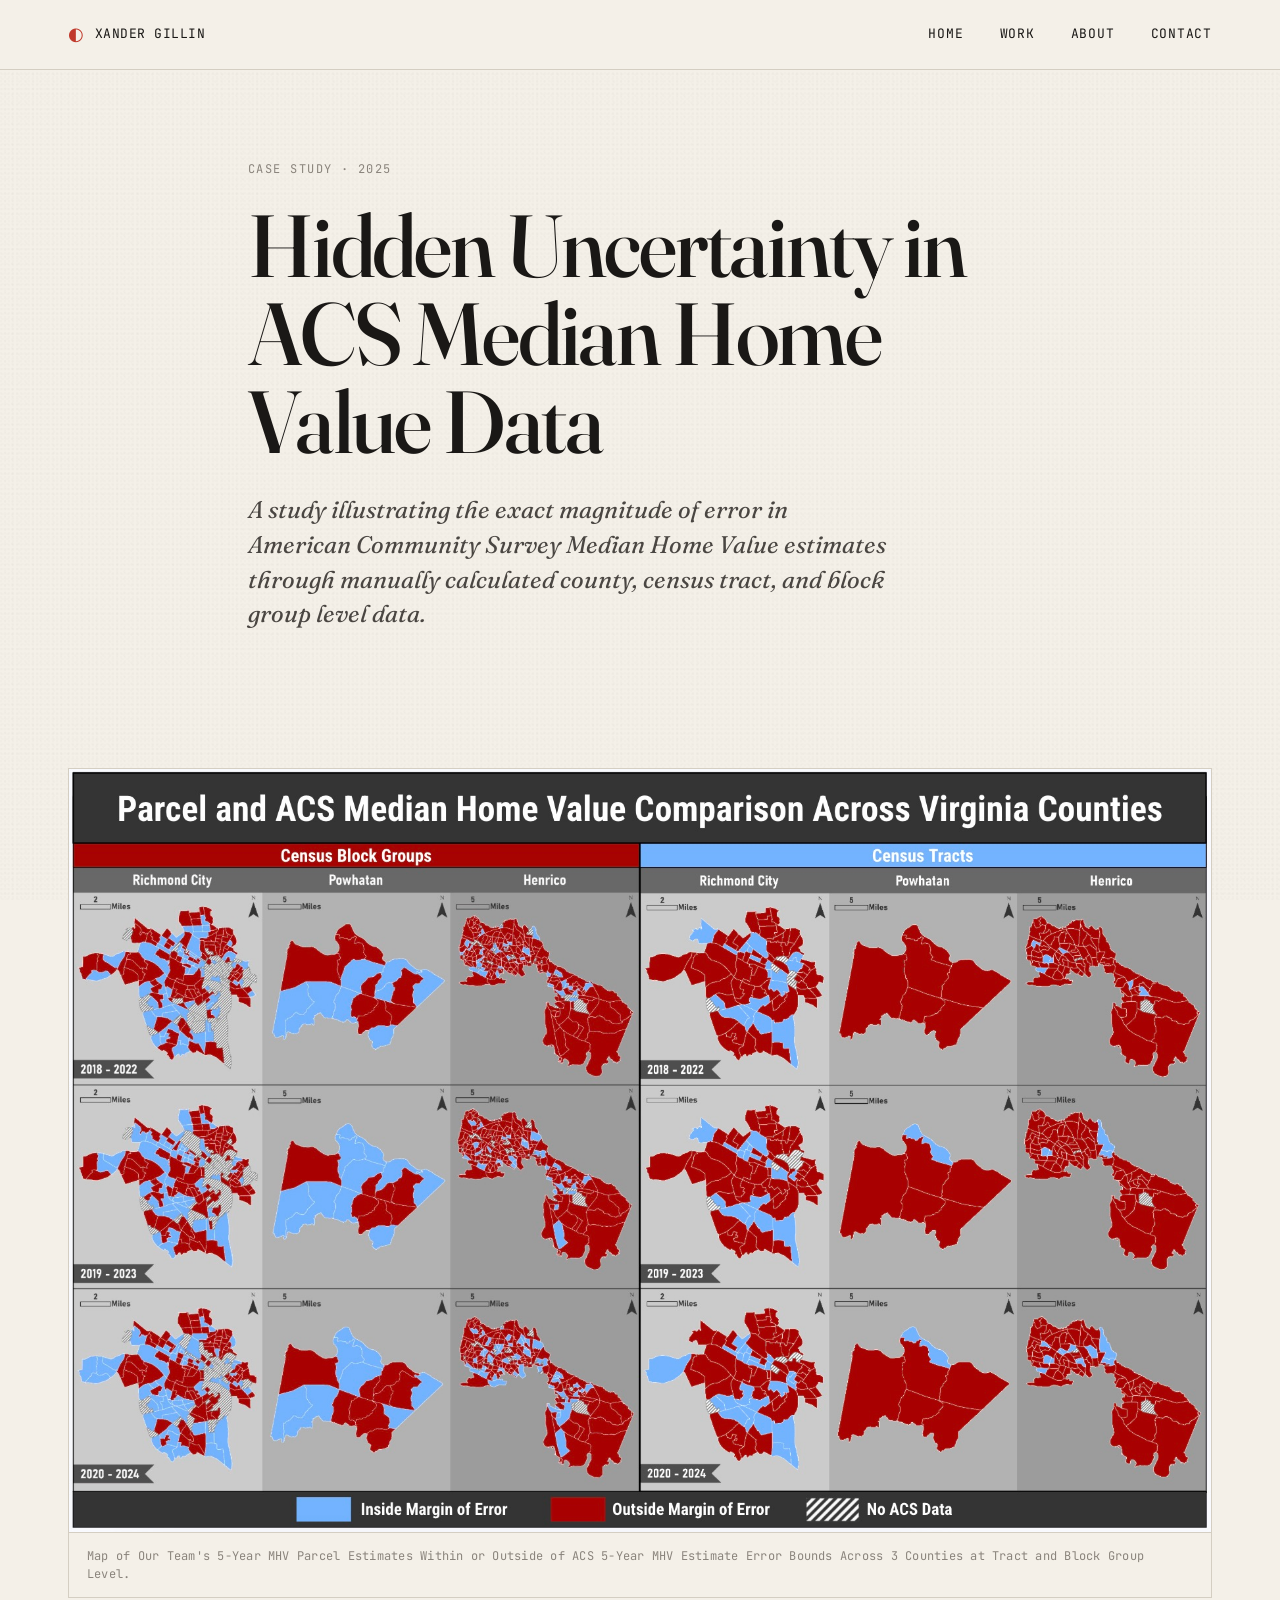
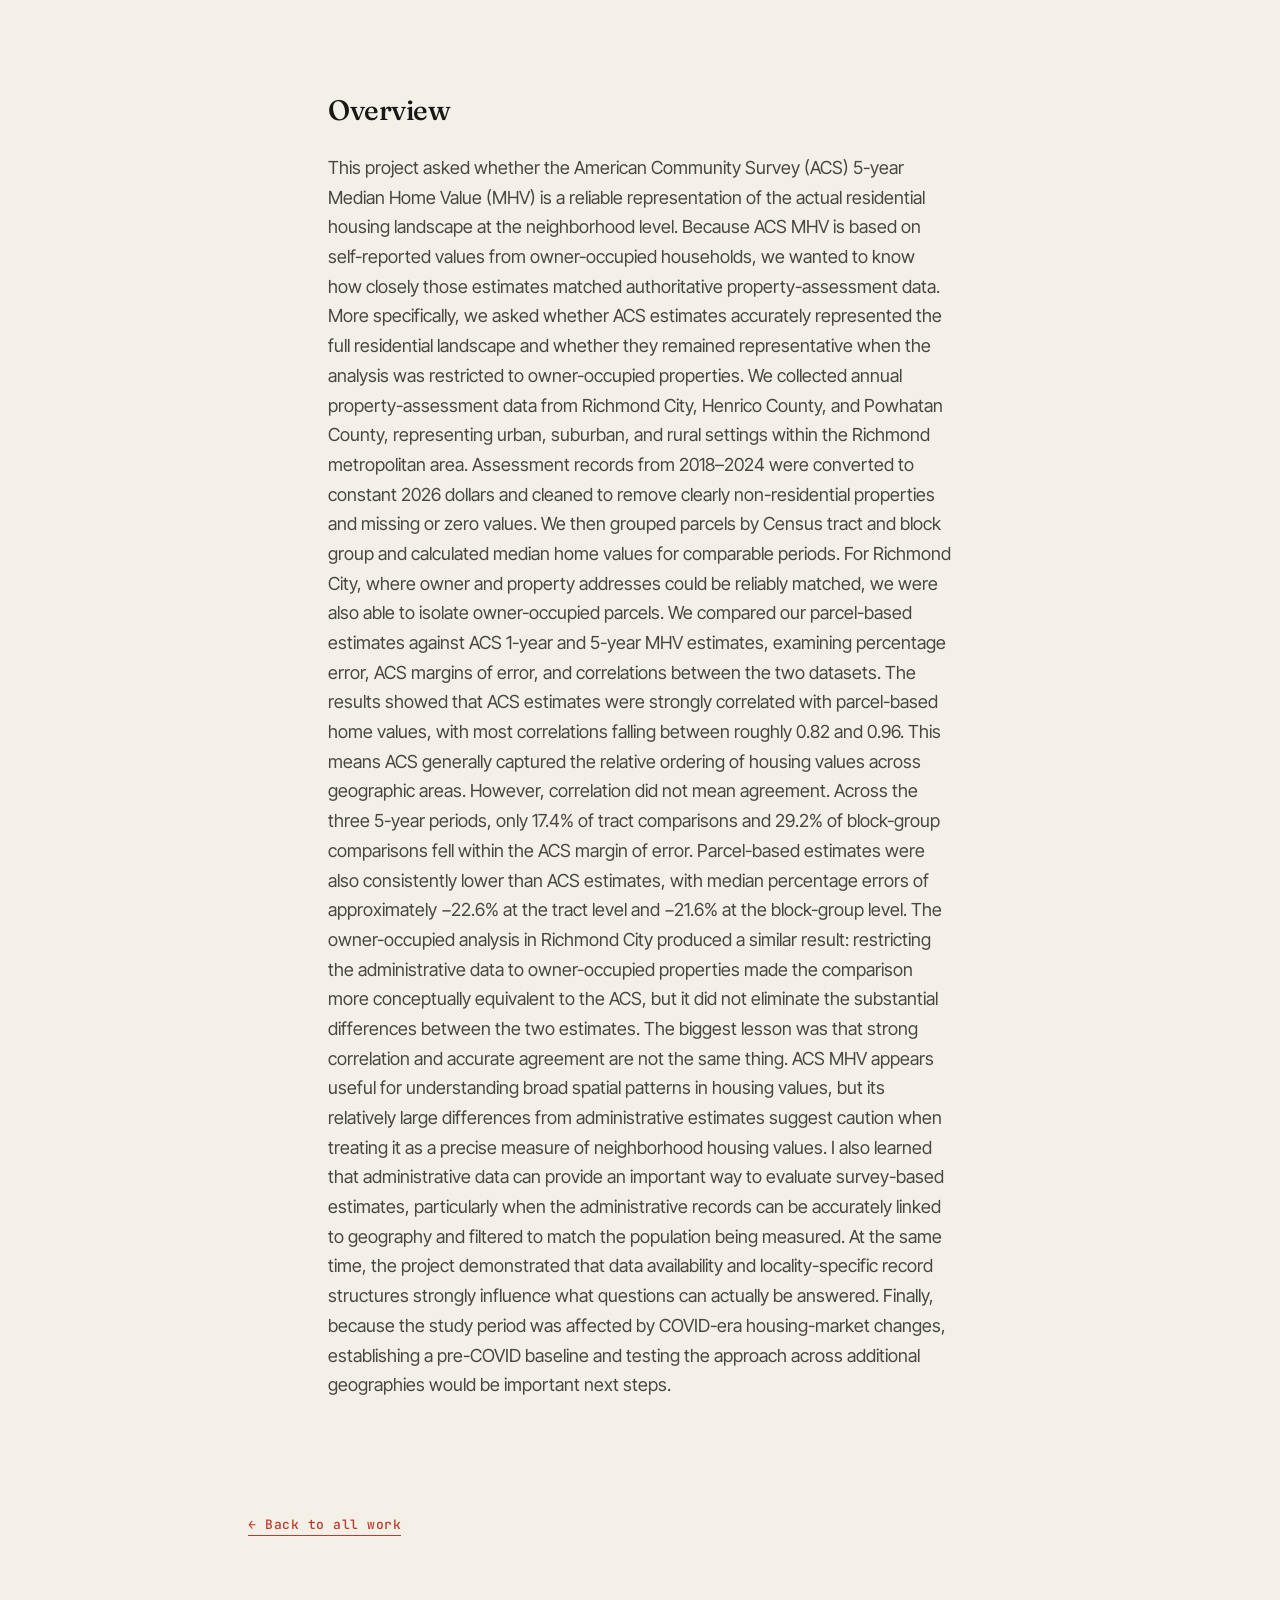
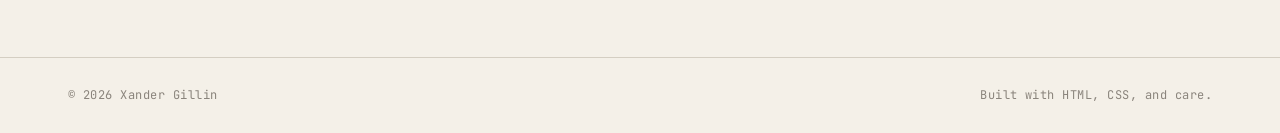
==== project-acs-uncertainty.html @ 8f29f5bd "Update project-acs-uncertainty.html" ====
<!DOCTYPE html>
<html lang="en">
<head>
<meta charset="UTF-8">
<meta name="viewport" content="width=device-width, initial-scale=1.0">
<title data-page="ACS Uncertainty">Loading...</title>
<link rel="preconnect" href="https://fonts.googleapis.com">
<link rel="preconnect" href="https://fonts.gstatic.com" crossorigin>
<link href="https://fonts.googleapis.com/css2?family=Fraunces:opsz,wght@9..144,400;9..144,500;9..144,600;9..144,700&family=JetBrains+Mono:wght@400;500&family=Inter+Tight:wght@400;500;600&display=swap" rel="stylesheet">
<link rel="stylesheet" href="styles.css">
</head>
<body>

<header id="site-header" class="site-header"></header>

<main>
  <section class="project-head">
    <p class="page-eyebrow">Case study · 2025</p>
    <h1 class="page-title">Hidden Uncertainty in ACS Median Home Value Data</h1>
    <p class="project-subtitle">
      A study illustrating the exact magnitude of 
      error in American Community Survey Median Home Value 
      estimates through manually calculated county, census tract,
      and block group level data.
    </p>
  </section>

  <section class="project-hero">
    <figure>
      <img src="images/projects/full3x6.jpg" alt="Parcel and ACS Median Home Value Comparison Across VA Counties" />
      <figcaption>Map of Our Team's 5-Year MHV Parcel Estimates Within or Outside of ACS 5-Year MHV Estimate Error Bounds Across 3 Counties at Tract and Block Group Level.</figcaption>
    </figure>
  </section>

  <section class="project-prose">
    <h2 class="prose-h2">Overview</h2>
    <p>
      This project asked whether the American Community Survey (ACS) 5-year Median Home Value (MHV) 
      is a reliable representation of the actual residential housing landscape at the neighborhood 
      level. Because ACS MHV is based on self-reported values from owner-occupied households, we wanted 
      to know how closely those estimates matched authoritative property-assessment data. More 
      specifically, we asked whether ACS estimates accurately represented the full residential landscape 
      and whether they remained representative when the analysis was restricted to owner-occupied properties.

      
      We collected annual property-assessment data from Richmond City, Henrico County, and Powhatan County, 
      representing urban, suburban, and rural settings within the Richmond metropolitan area. Assessment 
      records from 2018–2024 were converted to constant 2026 dollars and cleaned to remove clearly 
      non-residential properties and missing or zero values. We then grouped parcels by Census tract and 
      block group and calculated median home values for comparable periods.

      
      For Richmond City, where owner and property addresses could be reliably matched, we were also able 
      to isolate owner-occupied parcels. We compared our parcel-based estimates against ACS 1-year and 5-year 
      MHV estimates, examining percentage error, ACS margins of error, and correlations between the two datasets.

      
      The results showed that ACS estimates were strongly correlated with parcel-based home values, with most 
      correlations falling between roughly 0.82 and 0.96. This means ACS generally captured the relative ordering 
      of housing values across geographic areas.

      
      However, correlation did not mean agreement. Across the three 5-year periods, only 17.4% of tract comparisons
      and 29.2% of block-group comparisons fell within the ACS margin of error. Parcel-based estimates were also 
      consistently lower than ACS estimates, with median percentage errors of approximately −22.6% at the tract 
      level and −21.6% at the block-group level.

      
      The owner-occupied analysis in Richmond City produced a similar result: restricting the administrative data 
      to owner-occupied properties made the comparison more conceptually equivalent to the ACS, but it did not eliminate 
      the substantial differences between the two estimates.

      
      The biggest lesson was that strong correlation and accurate agreement are not the same thing. ACS MHV appears 
      useful for understanding broad spatial patterns in housing values, but its relatively large differences from 
      administrative estimates suggest caution when treating it as a precise measure of neighborhood housing values.

      
      I also learned that administrative data can provide an important way to evaluate survey-based estimates, particularly 
      when the administrative records can be accurately linked to geography and filtered to match the population being 
      measured. At the same time, the project demonstrated that data availability and locality-specific record structures
      strongly influence what questions can actually be answered. Finally, because the study period was affected by COVID-era 
      housing-market changes, establishing a pre-COVID baseline and testing the approach across additional geographies would be
      important next steps.
    </p>
  </section>

  <section class="project-back">
    <a href="projects.html" class="link-primary">← Back to all work</a>
  </section>
</main>

<footer id="site-footer" class="site-footer"></footer>
<script src="config.js"></script>
<script src="components.js"></script>
</body>
</html>
---- styles.css ----
/* ============================================================
   GIS PORTFOLIO TEMPLATE — STYLESHEET
   ============================================================

   OPTIONAL: THEME PICKER
   ----------------------
   Five color themes are defined below. The "graphite" theme is
   active by default. To switch, comment out the active :root
   block (wrap it in slash-star and star-slash) and uncomment
   the one you want.

   Themes:
     1. graphite   — refined editorial black/cream (default)
     2. atlas      — classic atlas blue on warm paper
     3. terrain    — forest green and bone
     4. nocturne   — dark mode with amber accent
     5. risograph  — punchy red on off-white
   ============================================================ */


/* ---------- THEME 1: GRAPHITE (default) ---------- */
:root {
  --bg:           #f4f0e8;
  --bg-alt:       #ebe6dc;
  --ink:          #1a1816;
  --ink-soft:     #4a4642;
  --ink-faint:    #8a847c;
  --rule:         #d4cec2;
  --accent:       #c0392b;
  --accent-soft:  #f0d8d4;
  --paper-grain:  rgba(0, 0, 0, 0.018);
}

/* ---------- THEME 2: ATLAS ----------
:root {
  --bg:           #f1ece0;
  --bg-alt:       #e6dfd0;
  --ink:          #16243a;
  --ink-soft:     #3d4a62;
  --ink-faint:    #7c8499;
  --rule:         #c8c0ad;
  --accent:       #b8651f;
  --accent-soft:  #f0d9bc;
  --paper-grain:  rgba(0, 0, 0, 0.02);
}
*/

/* ---------- THEME 3: TERRAIN ----------
:root {
  --bg:           #f3efe6;
  --bg-alt:       #e8e2d3;
  --ink:          #1f2a1e;
  --ink-soft:     #455342;
  --ink-faint:    #8a8f7c;
  --rule:         #c9c8b1;
  --accent:       #4a6b3a;
  --accent-soft:  #dbe5c8;
  --paper-grain:  rgba(0, 0, 0, 0.02);
}
*/

/* ---------- THEME 4: NOCTURNE ----------
:root {
  --bg:           #15181c;
  --bg-alt:       #1c2026;
  --ink:          #f0ebe0;
  --ink-soft:     #c4bdb0;
  --ink-faint:    #807a70;
  --rule:         #2a2e35;
  --accent:       #d4a14a;
  --accent-soft:  #3a2f1c;
  --paper-grain:  rgba(255, 255, 255, 0.015);
}
*/

/* ---------- THEME 5: RISOGRAPH ----------
:root {
  --bg:           #f5f1ea;
  --bg-alt:       #ece6db;
  --ink:          #181818;
  --ink-soft:     #3a3a3a;
  --ink-faint:    #8a8a8a;
  --rule:         #d6cfc0;
  --accent:       #e23e1f;
  --accent-soft:  #fbd7cf;
  --paper-grain:  rgba(0, 0, 0, 0.022);
}
*/


/* ============================================================
   ADVANCED: everything below this line controls layout and
   typography. You generally do not need to edit it. If you
   want to make structural changes, read docs/EXTENSIONS.md
   for safer ways to customize.
   ============================================================ */

* { box-sizing: border-box; margin: 0; padding: 0; }

html { scroll-behavior: smooth; }

body {
  background: var(--bg);
  color: var(--ink);
  font-family: 'Inter Tight', system-ui, sans-serif;
  font-size: 17px;
  line-height: 1.6;
  -webkit-font-smoothing: antialiased;
  -moz-osx-font-smoothing: grayscale;
  position: relative;
  min-height: 100vh;
}

body::before {
  content: '';
  position: fixed;
  inset: 0;
  pointer-events: none;
  z-index: 1;
  background-image:
    radial-gradient(circle at 25% 35%, var(--paper-grain) 1px, transparent 1.5px),
    radial-gradient(circle at 75% 65%, var(--paper-grain) 1px, transparent 1.5px),
    radial-gradient(circle at 50% 80%, var(--paper-grain) 1px, transparent 1.5px);
  background-size: 4px 4px, 7px 7px, 5px 5px;
  opacity: 0.6;
}

main, header, footer { position: relative; z-index: 2; }

a {
  color: var(--ink);
  text-decoration: none;
  transition: color 0.2s ease;
}
a:hover { color: var(--accent); }

img { max-width: 100%; display: block; }


/* ============================================================
   HEADER (shared across all pages)
   ============================================================ */
.site-header {
  border-bottom: 1px solid var(--rule);
  background: var(--bg);
  position: sticky;
  top: 0;
  z-index: 50;
  backdrop-filter: blur(4px);
}

.header-inner {
  max-width: 1240px;
  margin: 0 auto;
  padding: 20px 48px;
  display: flex;
  justify-content: space-between;
  align-items: center;
}

.header-mark {
  display: flex;
  align-items: center;
  gap: 10px;
  font-family: 'JetBrains Mono', monospace;
  font-size: 13px;
  letter-spacing: 0.04em;
  text-transform: uppercase;
}

.mark-glyph { font-size: 18px; color: var(--accent); }

.header-nav {
  display: flex;
  gap: 36px;
  font-family: 'JetBrains Mono', monospace;
  font-size: 13px;
  letter-spacing: 0.06em;
  text-transform: uppercase;
}

.header-nav a {
  position: relative;
  padding: 2px 0;
}

.header-nav a.is-active {
  color: var(--accent);
}

.header-nav a.is-active::after {
  content: '';
  position: absolute;
  bottom: -2px;
  left: 0;
  right: 0;
  height: 1px;
  background: var(--accent);
}


/* ============================================================
   GENERIC PAGE HEAD (used on Projects, About, Contact)
   ============================================================ */
.page-head {
  max-width: 1240px;
  margin: 0 auto;
  padding: 90px 48px 50px;
  border-bottom: 1px solid var(--rule);
}

.page-eyebrow {
  font-family: 'JetBrains Mono', monospace;
  font-size: 12px;
  letter-spacing: 0.12em;
  text-transform: uppercase;
  color: var(--ink-faint);
  margin-bottom: 22px;
}

.page-title {
  font-family: 'Fraunces', Georgia, serif;
  font-weight: 500;
  font-size: clamp(44px, 7vw, 88px);
  line-height: 1.0;
  letter-spacing: -0.025em;
  color: var(--ink);
  font-variation-settings: "opsz" 100;
  margin-bottom: 28px;
}

.page-lead {
  font-family: 'Fraunces', Georgia, serif;
  font-weight: 400;
  font-style: italic;
  font-size: 24px;
  line-height: 1.45;
  color: var(--ink-soft);
  max-width: 640px;
}


/* ============================================================
   HERO (homepage)
   ============================================================ */
.hero {
  max-width: 1240px;
  margin: 0 auto;
  padding: 100px 48px 70px;
}

.hero-grid {
  display: grid;
  grid-template-columns: 1.6fr 1fr;
  gap: 60px;
  align-items: end;
}

.hero-eyebrow {
  font-family: 'JetBrains Mono', monospace;
  font-size: 12px;
  letter-spacing: 0.12em;
  text-transform: uppercase;
  color: var(--ink-faint);
  margin-bottom: 28px;
}

.hero-name {
  font-family: 'Fraunces', Georgia, serif;
  font-weight: 500;
  font-size: clamp(56px, 9vw, 124px);
  line-height: 0.92;
  letter-spacing: -0.03em;
  color: var(--ink);
  font-variation-settings: "opsz" 120;
  margin-bottom: 28px;
}

.hero-tagline {
  font-family: 'Fraunces', Georgia, serif;
  font-weight: 400;
  font-style: italic;
  font-size: 24px;
  line-height: 1.4;
  color: var(--ink-soft);
  max-width: 540px;
  margin-bottom: 22px;
}

.hero-location {
  font-family: 'JetBrains Mono', monospace;
  font-size: 13px;
  letter-spacing: 0.05em;
  color: var(--ink-faint);
  display: flex;
  align-items: center;
  gap: 8px;
}

.loc-dot { color: var(--accent); font-size: 10px; }

.hero-photo {
  aspect-ratio: 4 / 5;
  overflow: hidden;
  border: 1px solid var(--rule);
  background: var(--bg-alt);
  position: relative;
}

.hero-photo img {
  width: 100%;
  height: 100%;
  object-fit: cover;
  filter: grayscale(0.15) contrast(1.02);
}

.hero-rule {
  margin-top: 70px;
  height: 1px;
  background: var(--rule);
  position: relative;
}

.hero-rule::before,
.hero-rule::after {
  content: '';
  position: absolute;
  top: -3px;
  width: 7px;
  height: 7px;
  border-radius: 50%;
  background: var(--accent);
}
.hero-rule::before { left: 0; }
.hero-rule::after  { right: 0; }


/* ============================================================
   SECTION SHARED
   ============================================================ */
section {
  max-width: 1240px;
  margin: 0 auto;
  padding: 80px 48px;
}

.section-head {
  display: flex;
  align-items: baseline;
  gap: 20px;
  margin-bottom: 44px;
  padding-bottom: 20px;
  border-bottom: 1px solid var(--rule);
}

.section-num {
  font-family: 'JetBrains Mono', monospace;
  font-size: 13px;
  letter-spacing: 0.08em;
  color: var(--accent);
}

.section-title {
  font-family: 'Fraunces', Georgia, serif;
  font-weight: 500;
  font-size: 32px;
  letter-spacing: -0.015em;
  color: var(--ink);
  flex: 1;
}

.section-aside {
  font-family: 'JetBrains Mono', monospace;
  font-size: 12px;
  letter-spacing: 0.06em;
  text-transform: uppercase;
  color: var(--accent);
  border-bottom: 1px solid var(--accent);
  padding-bottom: 2px;
}


/* ============================================================
   INTRO + CONTACT TEASE (homepage)
   ============================================================ */
.intro-text {
  font-family: 'Fraunces', Georgia, serif;
  font-weight: 400;
  font-size: 26px;
  line-height: 1.5;
  color: var(--ink-soft);
  max-width: 760px;
  margin-bottom: 30px;
}

.intro-cta {
  font-family: 'JetBrains Mono', monospace;
  font-size: 13px;
}

.contact-lead {
  font-family: 'Fraunces', Georgia, serif;
  font-weight: 400;
  font-style: italic;
  font-size: 26px;
  line-height: 1.4;
  color: var(--ink-soft);
  max-width: 720px;
  margin-bottom: 24px;
}


/* ============================================================
   PROJECTS GRID — now cards link to detail pages
   ============================================================ */
.project-list {
  display: flex;
  flex-direction: column;
  gap: 80px;
}

.project-card {
  display: grid;
  grid-template-columns: 1fr 1fr;
  gap: 50px;
  align-items: start;
  text-decoration: none;
  color: var(--ink);
  padding: 8px;
  margin: -8px;
  border-radius: 2px;
  transition: background 0.3s ease;
}

.project-card:hover {
  background: var(--bg-alt);
  color: var(--ink);
}

.project-card:nth-child(even) .project-image { order: 2; }

.project-image {
  aspect-ratio: 4 / 3;
  overflow: hidden;
  border: 1px solid var(--rule);
  background: var(--bg-alt);
  position: relative;
}

.project-image::after {
  content: '';
  position: absolute;
  inset: 0;
  background: linear-gradient(135deg, transparent 0%, transparent 60%, rgba(0, 0, 0, 0.04) 100%);
  pointer-events: none;
}

.project-image img {
  width: 100%;
  height: 100%;
  object-fit: cover;
  transition: transform 0.6s cubic-bezier(0.2, 0.8, 0.2, 1);
}

.project-card:hover .project-image img { transform: scale(1.03); }

.project-body { padding-top: 8px; }

.project-meta {
  display: flex;
  gap: 16px;
  font-family: 'JetBrains Mono', monospace;
  font-size: 12px;
  letter-spacing: 0.06em;
  color: var(--ink-faint);
  text-transform: uppercase;
  margin-bottom: 18px;
}

.project-year::after {
  content: '·';
  margin-left: 16px;
  color: var(--rule);
}

.project-type { color: var(--accent); }

.project-title {
  font-family: 'Fraunces', Georgia, serif;
  font-weight: 500;
  font-size: 32px;
  line-height: 1.15;
  letter-spacing: -0.015em;
  margin-bottom: 18px;
  color: var(--ink);
}

.project-card:hover .project-title { color: var(--accent); }

.project-blurb {
  font-size: 16px;
  line-height: 1.6;
  color: var(--ink-soft);
  margin-bottom: 22px;
  max-width: 460px;
}

.project-tags {
  list-style: none;
  display: flex;
  flex-wrap: wrap;
  gap: 6px;
  margin-bottom: 22px;
}

.project-tags li {
  font-family: 'JetBrains Mono', monospace;
  font-size: 11px;
  padding: 4px 9px;
  border: 1px solid var(--rule);
  color: var(--ink-soft);
  letter-spacing: 0.03em;
}

.project-cta {
  display: inline-block;
  font-family: 'JetBrains Mono', monospace;
  font-size: 13px;
  font-weight: 500;
  color: var(--accent);
  letter-spacing: 0.04em;
  border-bottom: 1px solid var(--accent);
  padding-bottom: 2px;
}


/* ============================================================
   ABOUT PAGE
   ============================================================ */
.about-page-grid {
  display: grid;
  grid-template-columns: 1fr 1.7fr;
  gap: 70px;
  align-items: start;
}

.about-photo {
  aspect-ratio: 4 / 5;
  overflow: hidden;
  border: 1px solid var(--rule);
  background: var(--bg-alt);
  position: sticky;
  top: 100px;
}

.about-photo img {
  width: 100%;
  height: 100%;
  object-fit: cover;
  filter: grayscale(0.15) contrast(1.02);
}

.about-prose p {
  font-family: 'Fraunces', Georgia, serif;
  font-weight: 400;
  font-size: 21px;
  line-height: 1.55;
  color: var(--ink-soft);
  margin-bottom: 1.2em;
}

.about-prose p:first-child::first-letter {
  font-family: 'Fraunces', serif;
  font-size: 5em;
  line-height: 0.85;
  float: left;
  padding: 6px 12px 0 0;
  color: var(--accent);
  font-weight: 600;
}


/* CV-style lists (Experience, Education) */
.cv-list {
  list-style: none;
}

.cv-row {
  display: grid;
  grid-template-columns: 200px 1fr;
  gap: 30px;
  padding: 22px 0;
  border-bottom: 1px solid var(--rule);
}

.cv-row:last-child { border-bottom: none; }

.cv-row-time {
  font-family: 'JetBrains Mono', monospace;
  font-size: 12px;
  letter-spacing: 0.06em;
  color: var(--ink-faint);
  padding-top: 4px;
  text-transform: uppercase;
}

.cv-row-title {
  font-family: 'Fraunces', Georgia, serif;
  font-weight: 500;
  font-size: 22px;
  line-height: 1.2;
  color: var(--ink);
  margin-bottom: 6px;
}

.cv-row-org {
  font-size: 15px;
  color: var(--ink-soft);
  margin-bottom: 8px;
}

.cv-row-note {
  font-size: 15px;
  color: var(--ink-faint);
  line-height: 1.5;
}


/* Skills grouped */
.skill-groups {
  display: grid;
  grid-template-columns: repeat(2, 1fr);
  gap: 40px;
}

.skill-group-label {
  font-family: 'JetBrains Mono', monospace;
  font-size: 12px;
  letter-spacing: 0.1em;
  text-transform: uppercase;
  color: var(--ink-faint);
  margin-bottom: 14px;
  padding-bottom: 10px;
  border-bottom: 1px solid var(--rule);
}

.skill-group-list {
  list-style: none;
  display: flex;
  flex-wrap: wrap;
  gap: 8px;
}

.skill-group-list li {
  font-family: 'JetBrains Mono', monospace;
  font-size: 12px;
  padding: 5px 10px;
  background: var(--bg-alt);
  border: 1px solid var(--rule);
  color: var(--ink-soft);
  letter-spacing: 0.02em;
}


/* ============================================================
   CONTACT PAGE
   ============================================================ */
.contact-grid {
  display: grid;
  grid-template-columns: 1.4fr 1fr;
  gap: 80px;
  align-items: start;
}

.contact-links {
  list-style: none;
  display: flex;
  flex-direction: column;
  gap: 0;
}

.contact-links li a {
  font-family: 'JetBrains Mono', monospace;
  font-size: 14px;
  display: flex;
  justify-content: space-between;
  padding: 16px 0;
  border-bottom: 1px solid var(--rule);
  letter-spacing: 0.03em;
}

.contact-links li:first-child a { padding-top: 0; }

.contact-links li a:hover { border-bottom-color: var(--accent); }

.contact-links .link-label {
  color: var(--ink-faint);
  text-transform: uppercase;
  font-size: 11px;
  letter-spacing: 0.1em;
}

.contact-links .link-value { color: var(--ink); }


/* ============================================================
   PROJECT DETAIL PAGE
   ============================================================ */
.project-head {
  max-width: 880px;
  margin: 0 auto;
  padding: 90px 48px 50px;
}

.project-subtitle {
  font-family: 'Fraunces', Georgia, serif;
  font-weight: 400;
  font-style: italic;
  font-size: 24px;
  line-height: 1.45;
  color: var(--ink-soft);
  margin-bottom: 36px;
  max-width: 640px;
}

.project-meta-row {
  list-style: none;
  display: grid;
  grid-template-columns: repeat(4, 1fr);
  gap: 24px;
  padding: 24px 0 8px;
  border-top: 1px solid var(--rule);
  border-bottom: 1px solid var(--rule);
}

.project-meta-row li {
  display: flex;
  flex-direction: column;
  gap: 6px;
}

.meta-label {
  font-family: 'JetBrains Mono', monospace;
  font-size: 11px;
  letter-spacing: 0.1em;
  text-transform: uppercase;
  color: var(--ink-faint);
}

.meta-value {
  font-size: 14px;
  color: var(--ink);
}

.project-hero {
  max-width: 1240px;
  margin: 0 auto;
  padding: 50px 48px 30px;
}

.project-hero figure {
  margin: 0;
  border: 1px solid var(--rule);
  background: var(--bg-alt);
  overflow: hidden;
}

.project-hero img {
  width: 100%;
  height: auto;
  display: block;
}

.project-hero figcaption,
.prose-figure figcaption {
  font-family: 'JetBrains Mono', monospace;
  font-size: 12px;
  line-height: 1.5;
  letter-spacing: 0.02em;
  color: var(--ink-faint);
  padding: 14px 18px;
  border-top: 1px solid var(--rule);
  background: var(--bg);
}

.project-prose {
  max-width: 720px;
  margin: 0 auto;
  padding: 60px 48px;
}

.prose-h2 {
  font-family: 'Fraunces', Georgia, serif;
  font-weight: 500;
  font-size: 28px;
  letter-spacing: -0.015em;
  margin: 50px 0 20px;
  color: var(--ink);
}

.prose-h2:first-child { margin-top: 0; }

.project-prose p {
  font-size: 18px;
  line-height: 1.65;
  color: var(--ink-soft);
  margin-bottom: 1.1em;
}

.prose-figure {
  margin: 36px -60px;
  border: 1px solid var(--rule);
  background: var(--bg-alt);
}

.prose-figure img { width: 100%; }

.project-links-section {
  max-width: 880px;
  margin: 0 auto;
  padding: 40px 48px 20px;
}

.link-list { list-style: none; }

.link-list li {
  padding: 18px 0;
  border-bottom: 1px solid var(--rule);
  display: flex;
  align-items: baseline;
  gap: 24px;
  flex-wrap: wrap;
}

.link-note {
  color: var(--ink-faint);
  font-size: 14px;
  flex: 1;
  min-width: 200px;
}

.project-back {
  max-width: 880px;
  margin: 0 auto;
  padding: 30px 48px 80px;
}


/* ============================================================
   LINK STYLES
   ============================================================ */
.link-primary {
  font-family: 'JetBrains Mono', monospace;
  font-size: 13px;
  font-weight: 500;
  color: var(--accent);
  letter-spacing: 0.04em;
  border-bottom: 1px solid var(--accent);
  padding-bottom: 2px;
}

.link-primary:hover {
  color: var(--ink);
  border-bottom-color: var(--ink);
}


/* ============================================================
   FOOTER
   ============================================================ */
.site-footer {
  border-top: 1px solid var(--rule);
  margin-top: 40px;
}

.footer-inner {
  max-width: 1240px;
  margin: 0 auto;
  padding: 28px 48px;
  display: flex;
  justify-content: space-between;
  font-family: 'JetBrains Mono', monospace;
  font-size: 12px;
  letter-spacing: 0.04em;
  color: var(--ink-faint);
}


/* ============================================================
   RESPONSIVE
   ============================================================ */
@media (max-width: 860px) {
  .header-inner,
  .page-head,
  .project-head,
  .project-hero,
  .project-prose,
  .project-links-section,
  .project-back,
  section,
  .footer-inner {
    padding-left: 24px;
    padding-right: 24px;
  }

  .hero { padding: 60px 24px 50px; }
  section { padding-top: 60px; padding-bottom: 60px; }

  .hero-grid,
  .about-page-grid,
  .project-card,
  .contact-grid,
  .skill-groups {
    grid-template-columns: 1fr;
    gap: 40px;
  }

  .project-card:nth-child(even) .project-image { order: 0; }

  .hero-photo,
  .about-photo {
    max-width: 280px;
    aspect-ratio: 4 / 5;
  }

  .about-photo { position: static; }

  .cv-row {
    grid-template-columns: 1fr;
    gap: 8px;
  }

  .project-meta-row {
    grid-template-columns: repeat(2, 1fr);
  }

  .prose-figure { margin-left: 0; margin-right: 0; }

  .header-nav { gap: 18px; font-size: 12px; }

  .footer-inner { flex-direction: column; gap: 8px; }
}

@media (max-width: 480px) {
  .section-title { font-size: 26px; }
  .project-title { font-size: 24px; }
  .contact-lead, .intro-text { font-size: 21px; }
  .project-meta-row { grid-template-columns: 1fr 1fr; gap: 16px; }
}
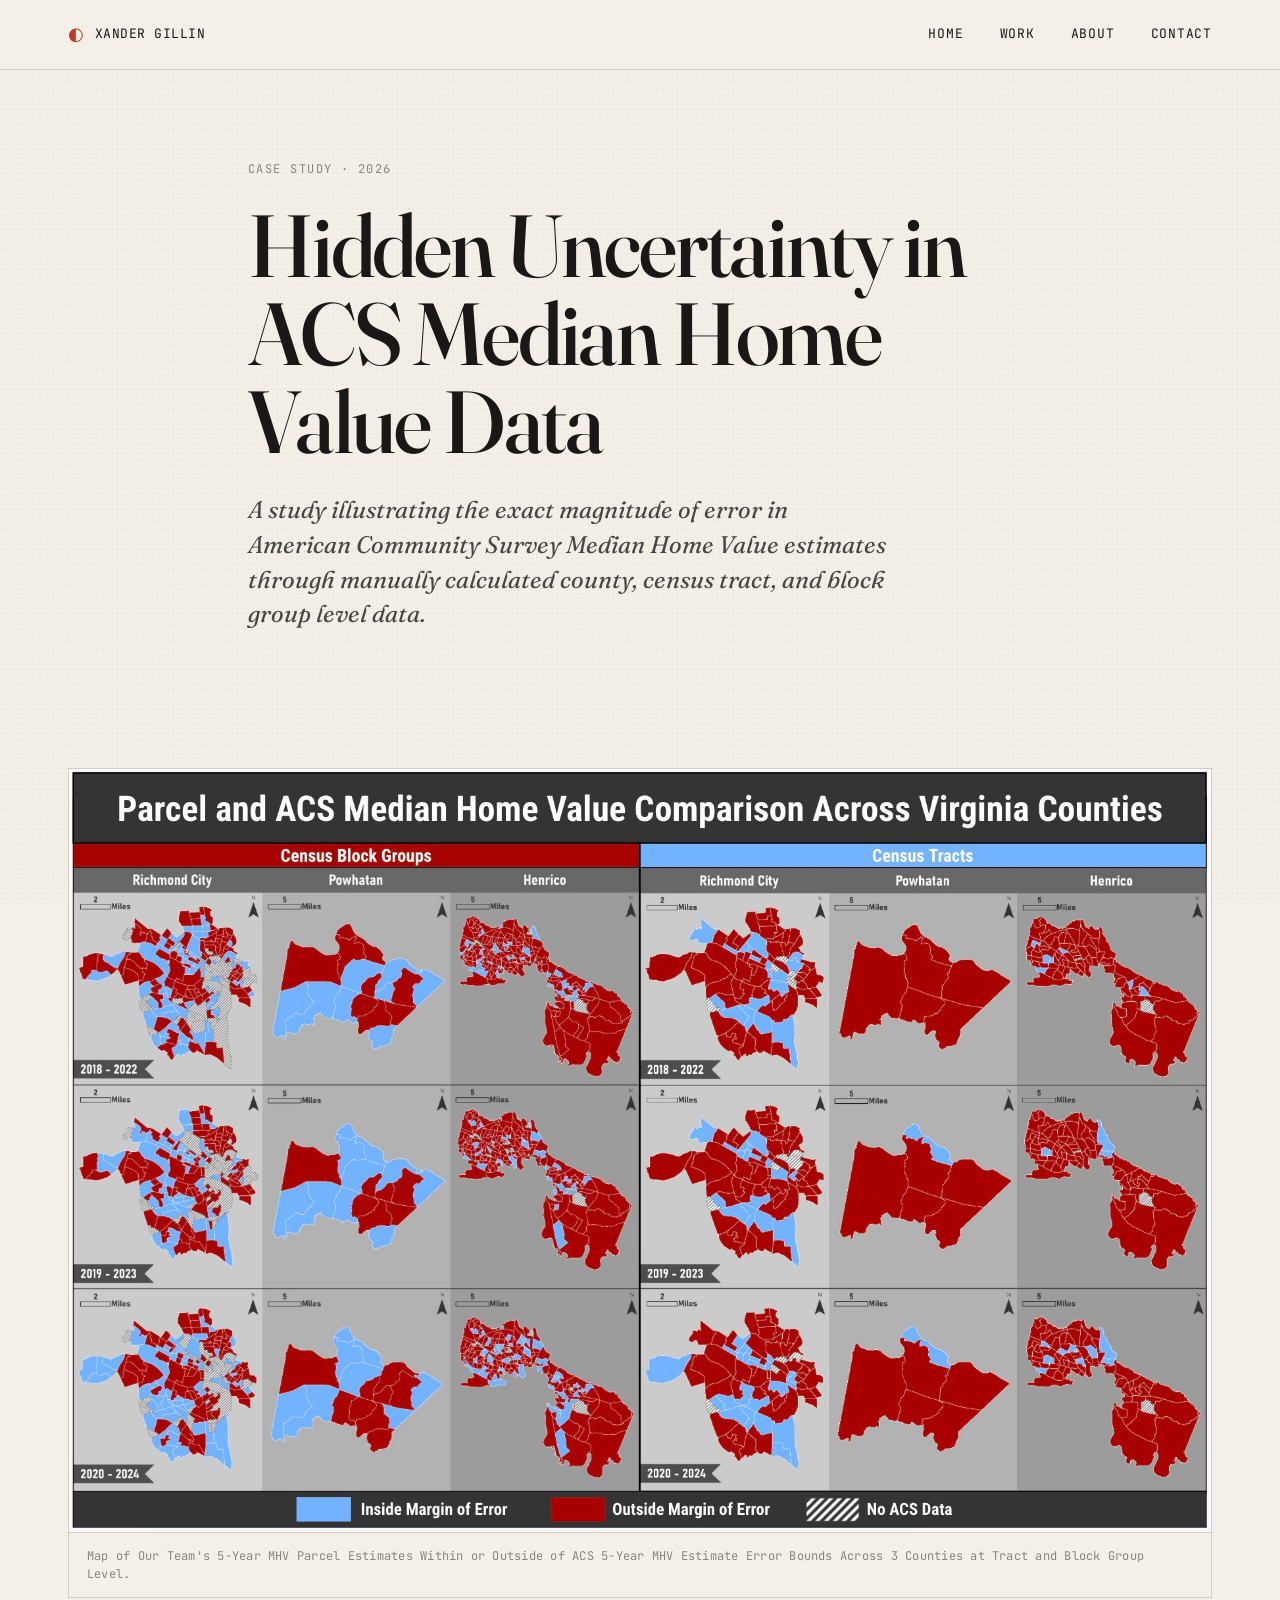
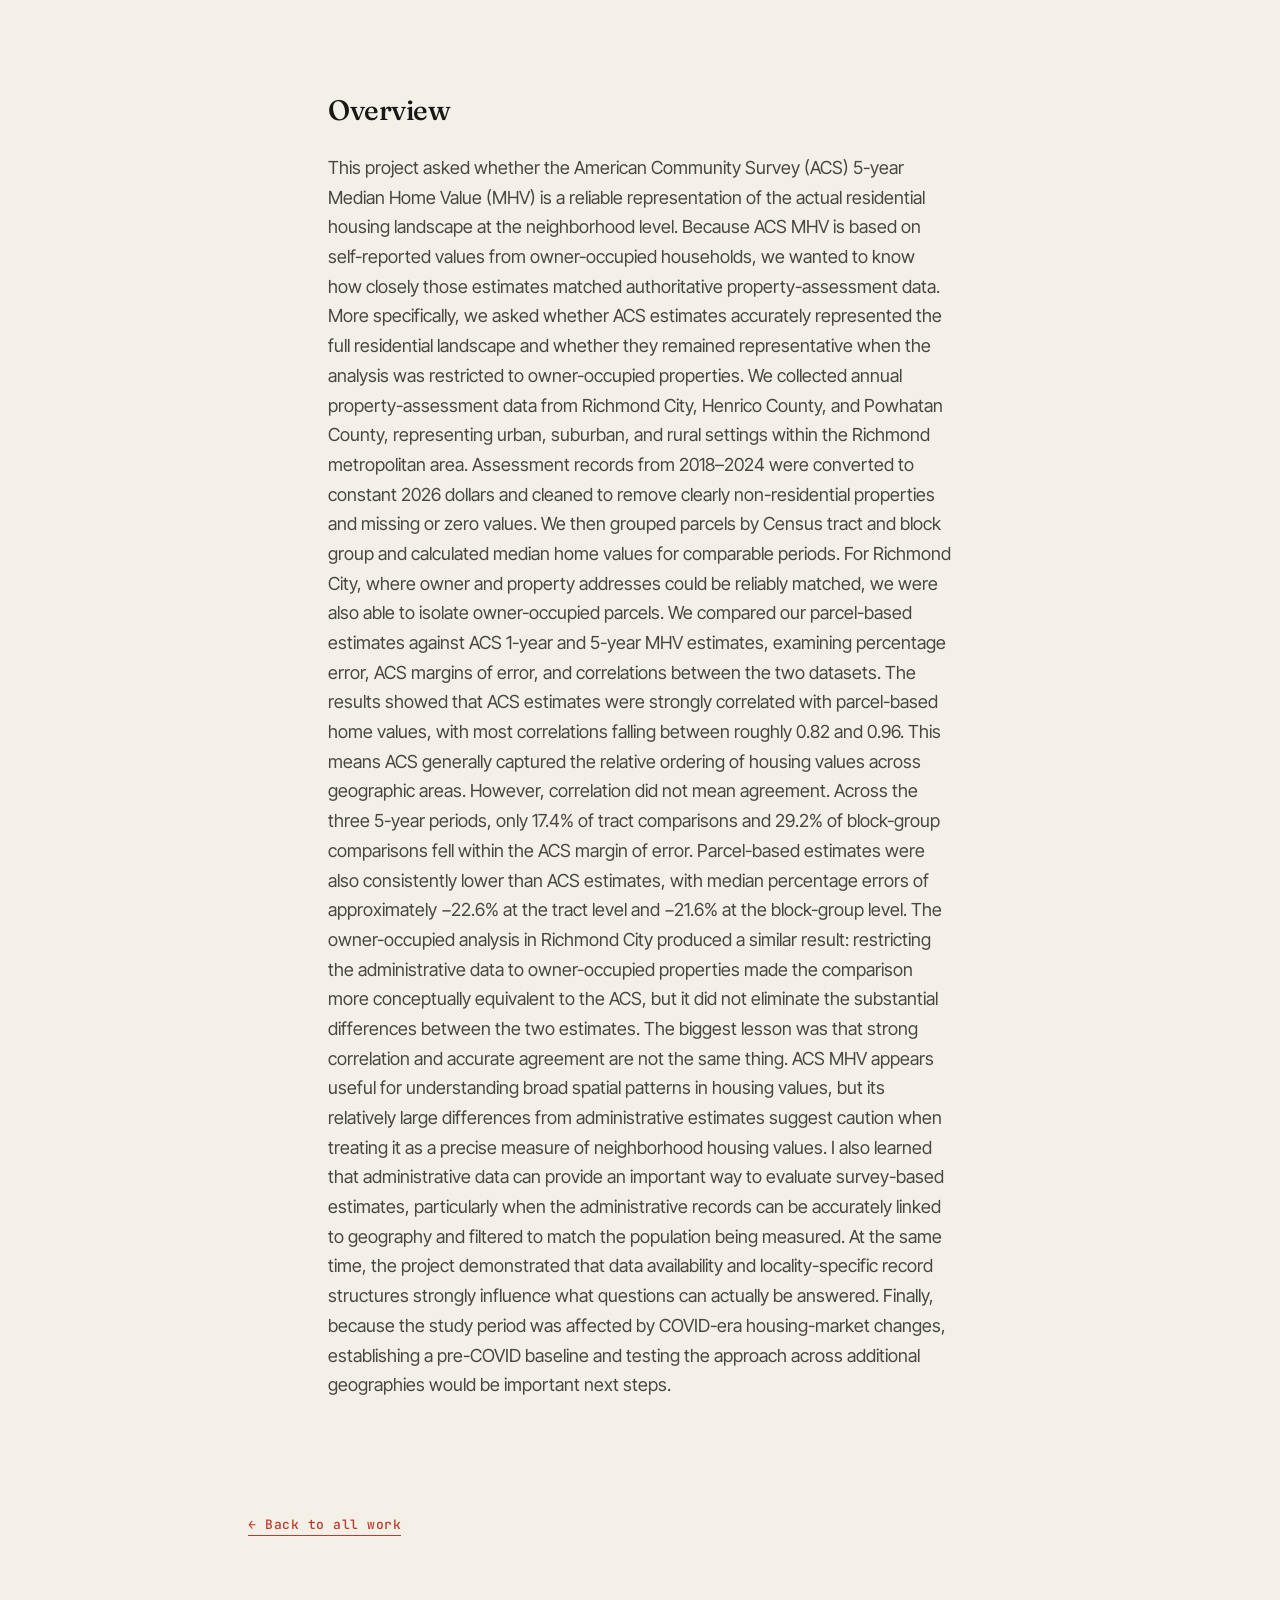
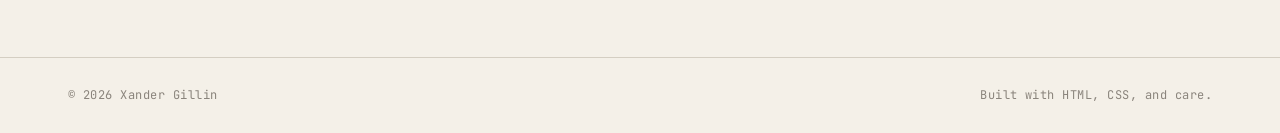
==== commit 53c5f608: "Update case study year from 2025 to 2026" ====
--- a/project-acs-uncertainty.html
+++ b/project-acs-uncertainty.html
@@ -15,7 +15,7 @@
 
 <main>
   <section class="project-head">
-    <p class="page-eyebrow">Case study · 2025</p>
+    <p class="page-eyebrow">Case study · 2026</p>
     <h1 class="page-title">Hidden Uncertainty in ACS Median Home Value Data</h1>
     <p class="project-subtitle">
       A study illustrating the exact magnitude of 
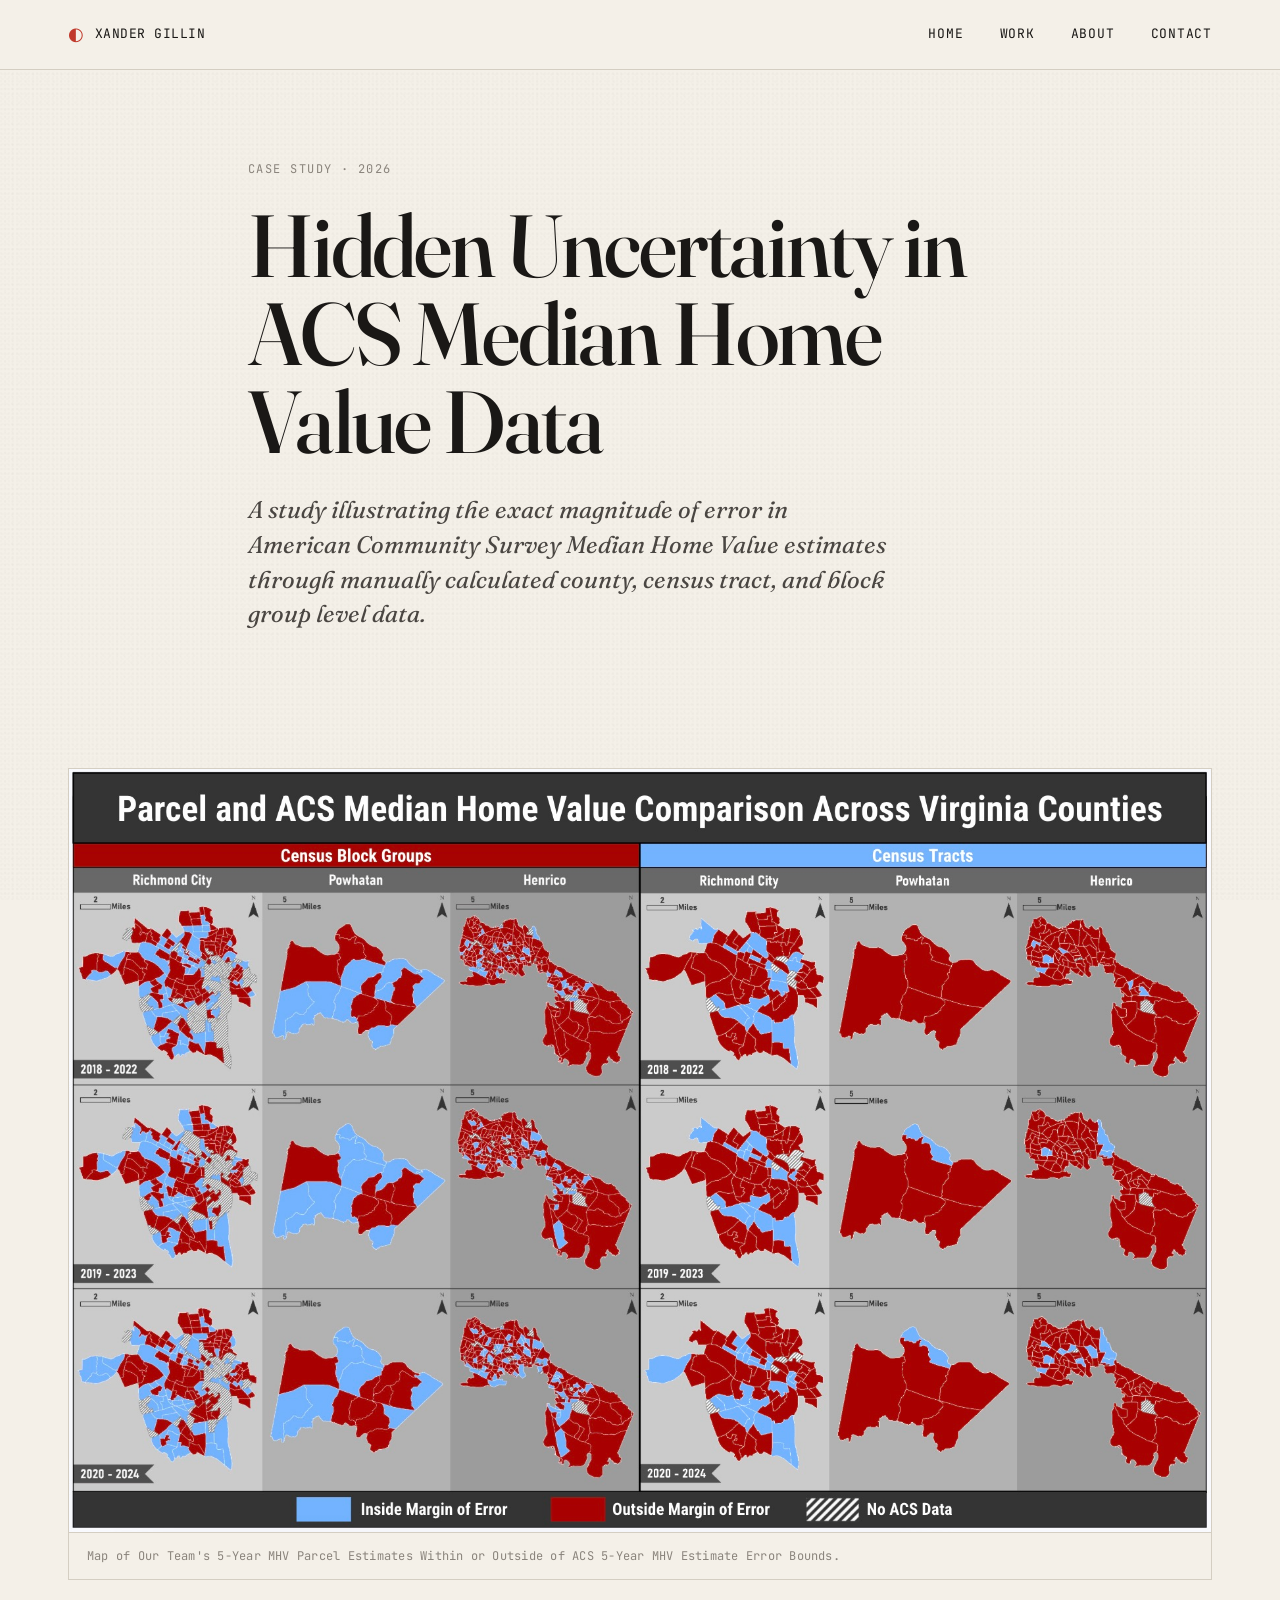
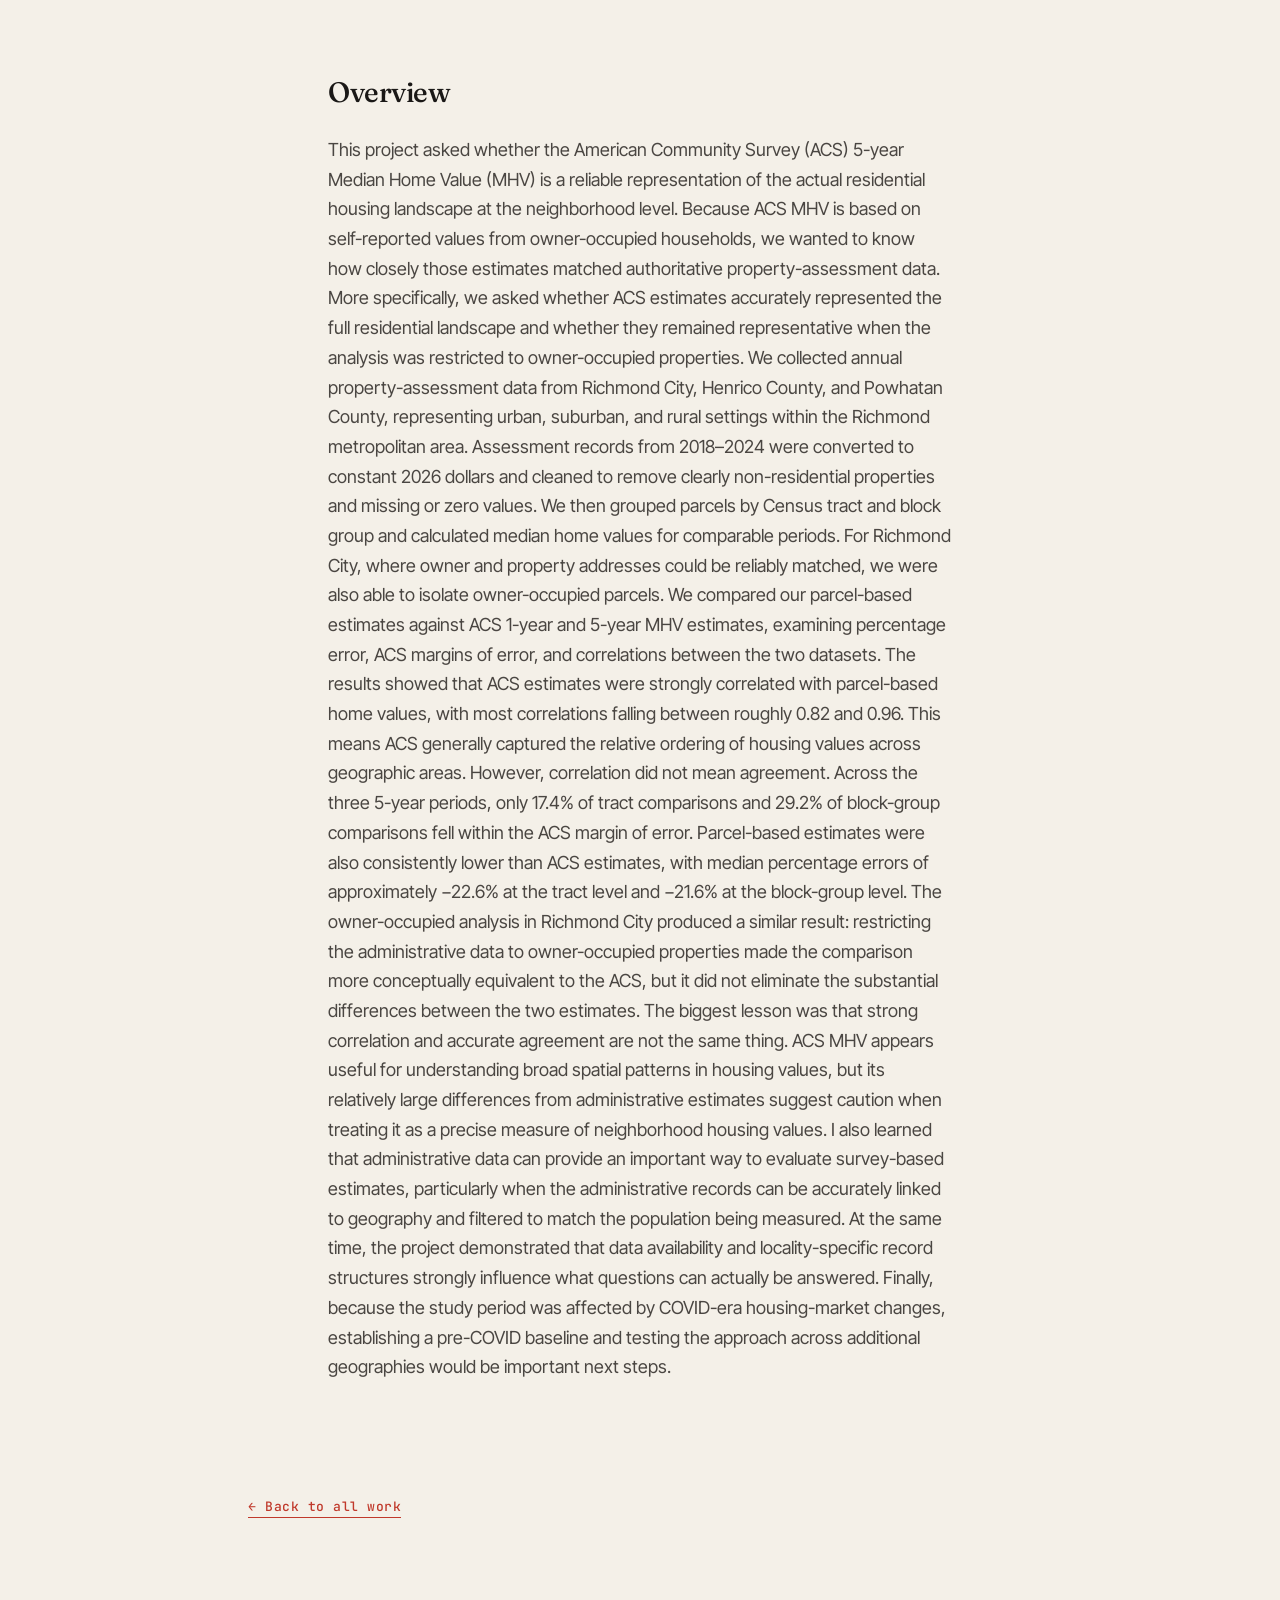
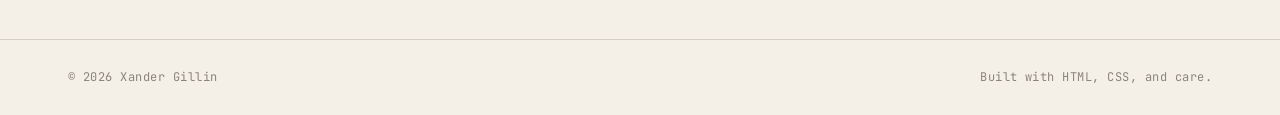
==== commit 68577533: "Update figcaption for clarity on MHV estimates" ====
--- a/project-acs-uncertainty.html
+++ b/project-acs-uncertainty.html
@@ -28,7 +28,7 @@
   <section class="project-hero">
     <figure>
       <img src="images/projects/full3x6.jpg" alt="Parcel and ACS Median Home Value Comparison Across VA Counties" />
-      <figcaption>Map of Our Team's 5-Year MHV Parcel Estimates Within or Outside of ACS 5-Year MHV Estimate Error Bounds Across 3 Counties at Tract and Block Group Level.</figcaption>
+      <figcaption>Map of Our Team's 5-Year MHV Parcel Estimates Within or Outside of ACS 5-Year MHV Estimate Error Bounds.</figcaption>
     </figure>
   </section>
 
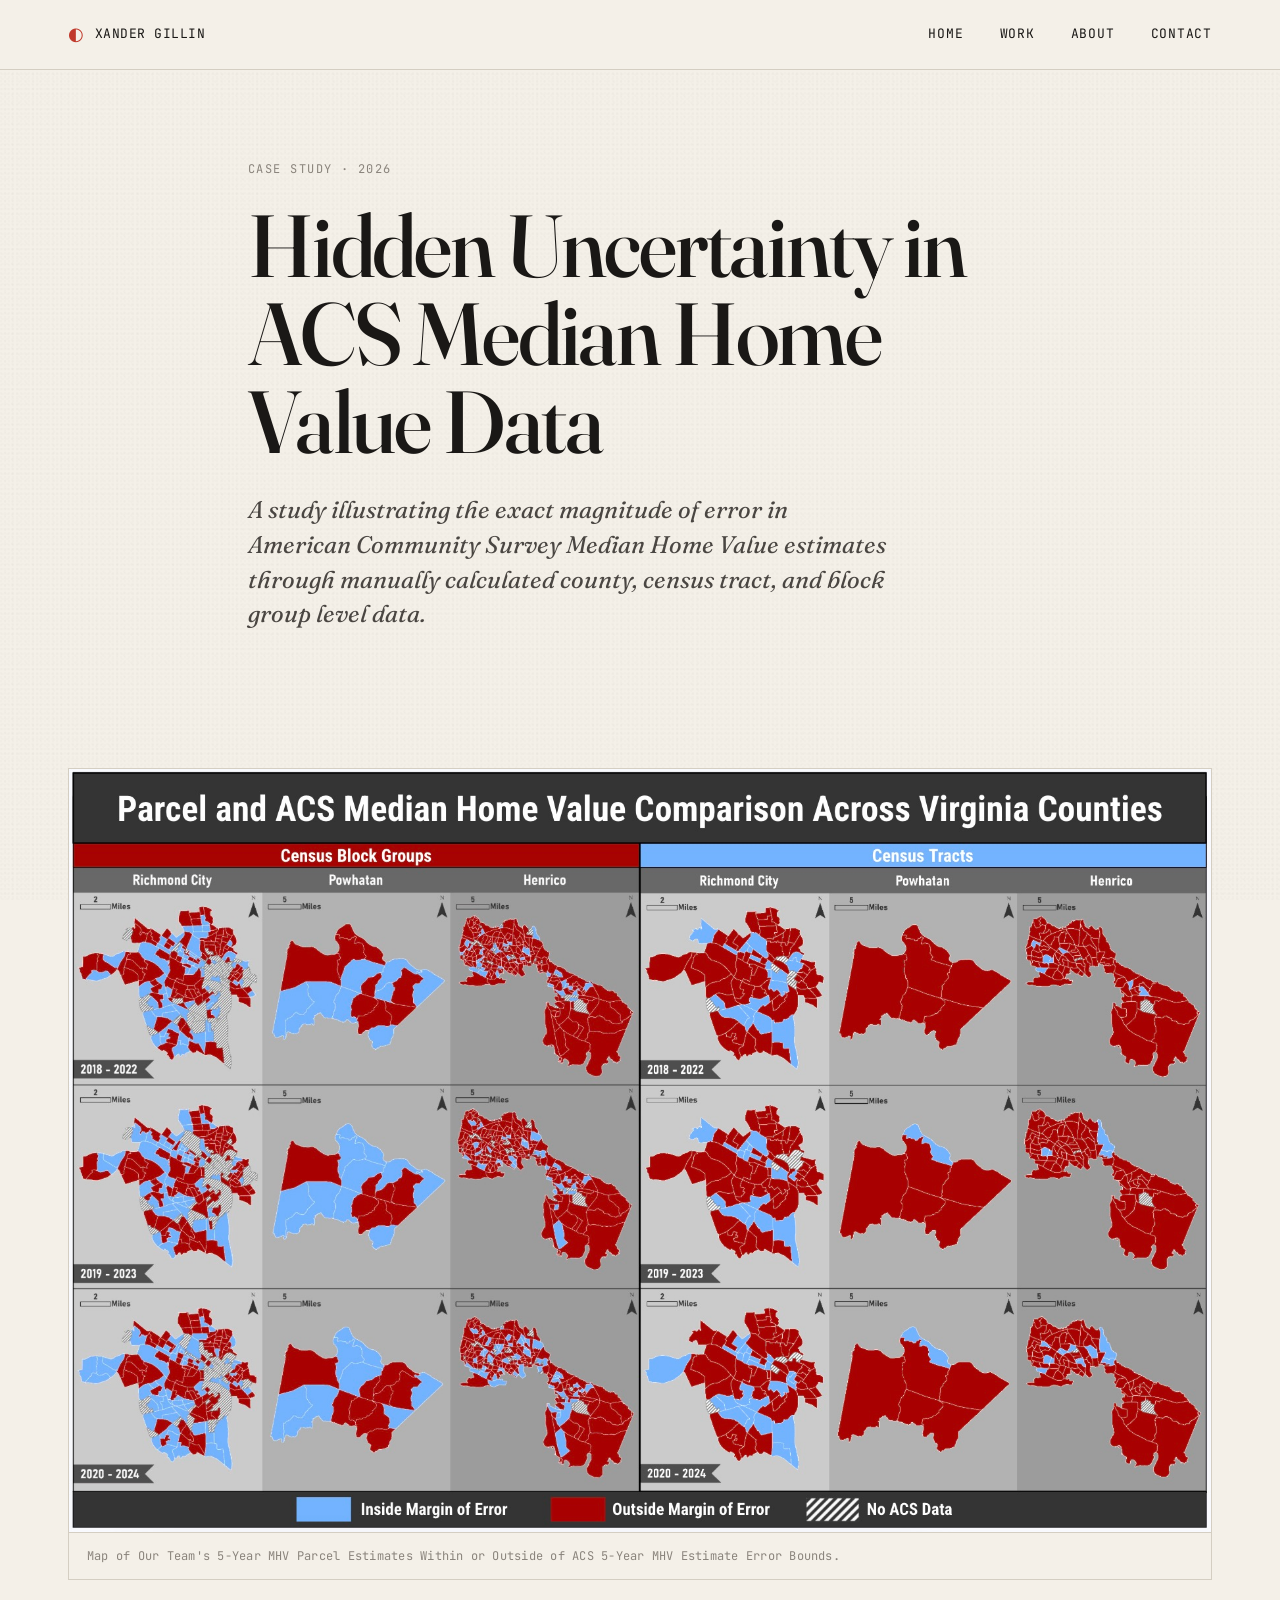
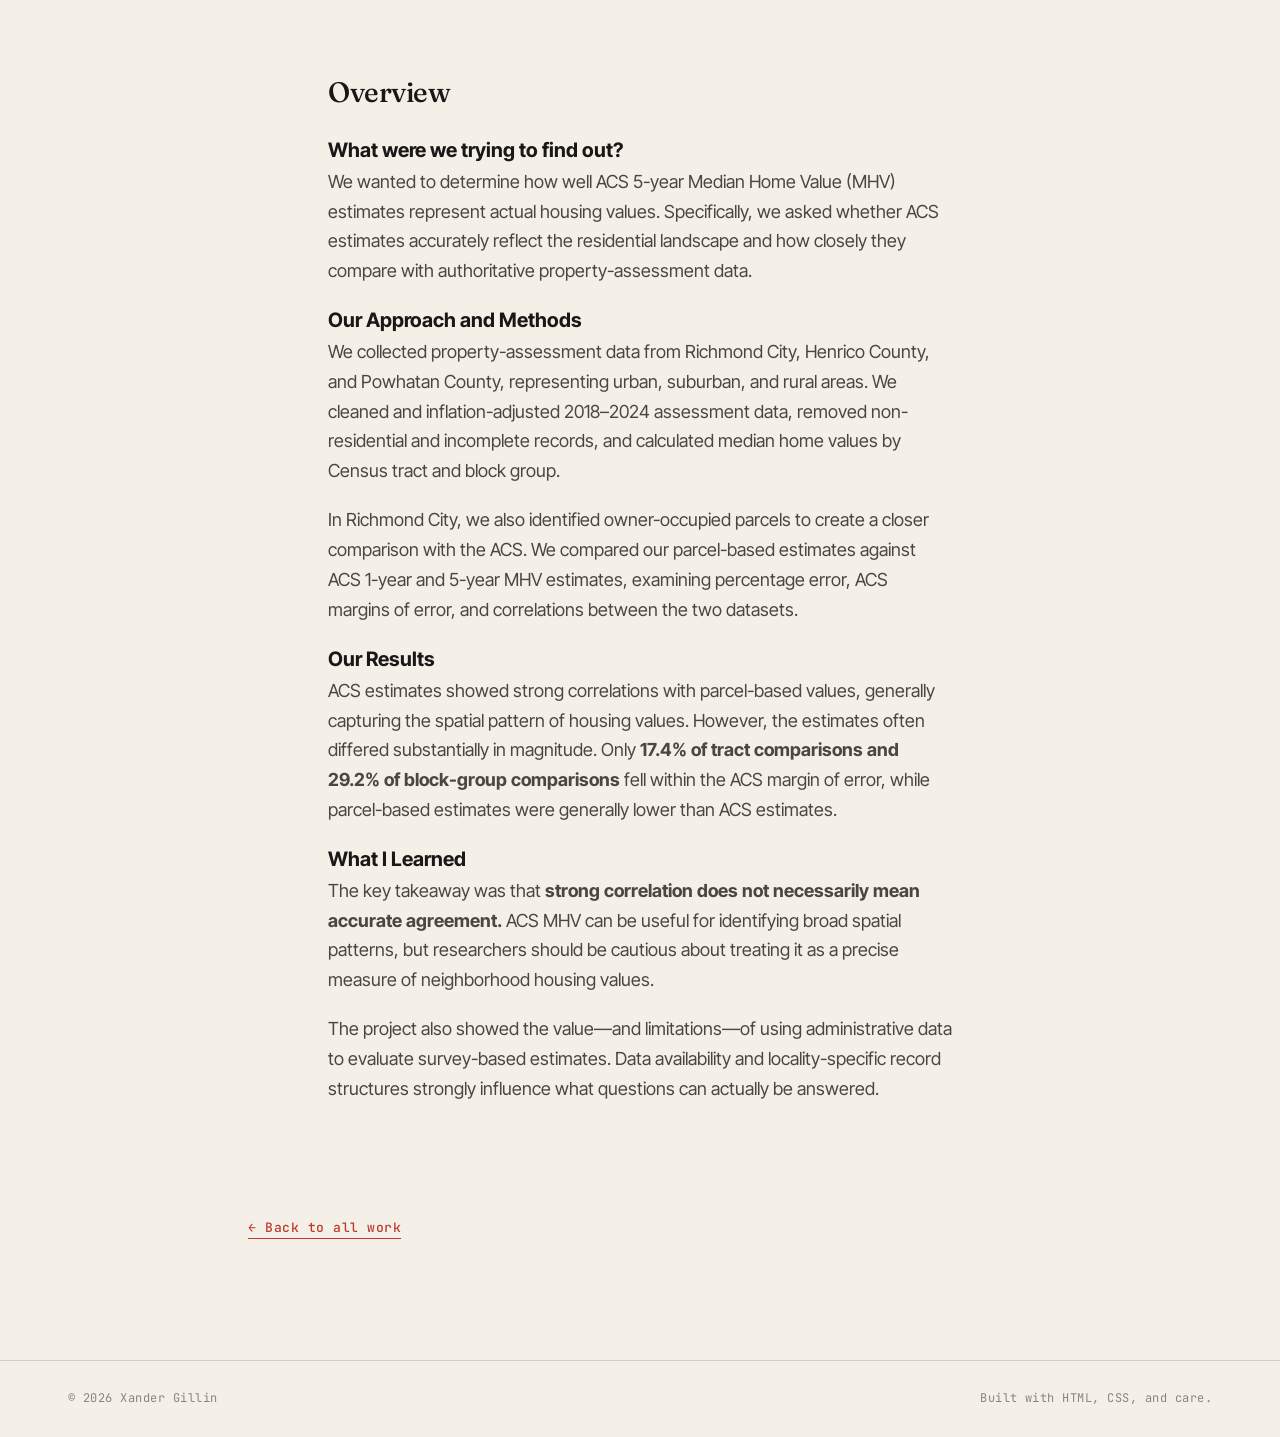
==== commit 9ef5596a: "Revise project overview and findings on ACS MHV estimates The project evaluated the reliability of A" ====
--- a/project-acs-uncertainty.html
+++ b/project-acs-uncertainty.html
@@ -34,56 +34,56 @@
 
   <section class="project-prose">
     <h2 class="prose-h2">Overview</h2>
+
+    <h3>What were we trying to find out?</h3>
     <p>
-      This project asked whether the American Community Survey (ACS) 5-year Median Home Value (MHV) 
-      is a reliable representation of the actual residential housing landscape at the neighborhood 
-      level. Because ACS MHV is based on self-reported values from owner-occupied households, we wanted 
-      to know how closely those estimates matched authoritative property-assessment data. More 
-      specifically, we asked whether ACS estimates accurately represented the full residential landscape 
-      and whether they remained representative when the analysis was restricted to owner-occupied properties.
+        We wanted to determine how well ACS 5-year Median Home Value (MHV)
+        estimates represent actual housing values. Specifically, we asked
+        whether ACS estimates accurately reflect the residential landscape
+        and how closely they compare with authoritative property-assessment data.
+    </p>
 
-      
-      We collected annual property-assessment data from Richmond City, Henrico County, and Powhatan County, 
-      representing urban, suburban, and rural settings within the Richmond metropolitan area. Assessment 
-      records from 2018–2024 were converted to constant 2026 dollars and cleaned to remove clearly 
-      non-residential properties and missing or zero values. We then grouped parcels by Census tract and 
-      block group and calculated median home values for comparable periods.
+    <h3>Our Approach and Methods</h3>
+    <p>
+        We collected property-assessment data from Richmond City, Henrico County,
+        and Powhatan County, representing urban, suburban, and rural areas.
+        We cleaned and inflation-adjusted 2018–2024 assessment data, removed
+        non-residential and incomplete records, and calculated median home values
+        by Census tract and block group.
+    </p>
 
-      
-      For Richmond City, where owner and property addresses could be reliably matched, we were also able 
-      to isolate owner-occupied parcels. We compared our parcel-based estimates against ACS 1-year and 5-year 
-      MHV estimates, examining percentage error, ACS margins of error, and correlations between the two datasets.
+    <p>
+        In Richmond City, we also identified owner-occupied parcels to create
+        a closer comparison with the ACS. We compared our parcel-based estimates
+        against ACS 1-year and 5-year MHV estimates, examining percentage error,
+        ACS margins of error, and correlations between the two datasets.
+    </p>
 
-      
-      The results showed that ACS estimates were strongly correlated with parcel-based home values, with most 
-      correlations falling between roughly 0.82 and 0.96. This means ACS generally captured the relative ordering 
-      of housing values across geographic areas.
+    <h3>Our Results</h3>
+    <p>
+        ACS estimates showed strong correlations with parcel-based values,
+        generally capturing the spatial pattern of housing values. However,
+        the estimates often differed substantially in magnitude. Only
+        <strong>17.4% of tract comparisons and 29.2% of block-group comparisons</strong>
+        fell within the ACS margin of error, while parcel-based estimates were
+        generally lower than ACS estimates.
+    </p>
 
-      
-      However, correlation did not mean agreement. Across the three 5-year periods, only 17.4% of tract comparisons
-      and 29.2% of block-group comparisons fell within the ACS margin of error. Parcel-based estimates were also 
-      consistently lower than ACS estimates, with median percentage errors of approximately −22.6% at the tract 
-      level and −21.6% at the block-group level.
+    <h3>What I Learned</h3>
+    <p>
+        The key takeaway was that <strong>strong correlation does not necessarily
+        mean accurate agreement.</strong> ACS MHV can be useful for identifying
+        broad spatial patterns, but researchers should be cautious about treating
+        it as a precise measure of neighborhood housing values.
+    </p>
 
-      
-      The owner-occupied analysis in Richmond City produced a similar result: restricting the administrative data 
-      to owner-occupied properties made the comparison more conceptually equivalent to the ACS, but it did not eliminate 
-      the substantial differences between the two estimates.
-
-      
-      The biggest lesson was that strong correlation and accurate agreement are not the same thing. ACS MHV appears 
-      useful for understanding broad spatial patterns in housing values, but its relatively large differences from 
-      administrative estimates suggest caution when treating it as a precise measure of neighborhood housing values.
-
-      
-      I also learned that administrative data can provide an important way to evaluate survey-based estimates, particularly 
-      when the administrative records can be accurately linked to geography and filtered to match the population being 
-      measured. At the same time, the project demonstrated that data availability and locality-specific record structures
-      strongly influence what questions can actually be answered. Finally, because the study period was affected by COVID-era 
-      housing-market changes, establishing a pre-COVID baseline and testing the approach across additional geographies would be
-      important next steps.
+    <p>
+        The project also showed the value—and limitations—of using administrative
+        data to evaluate survey-based estimates. Data availability and
+        locality-specific record structures strongly influence what questions
+        can actually be answered.
     </p>
-  </section>
+</section>
 
   <section class="project-back">
     <a href="projects.html" class="link-primary">← Back to all work</a>
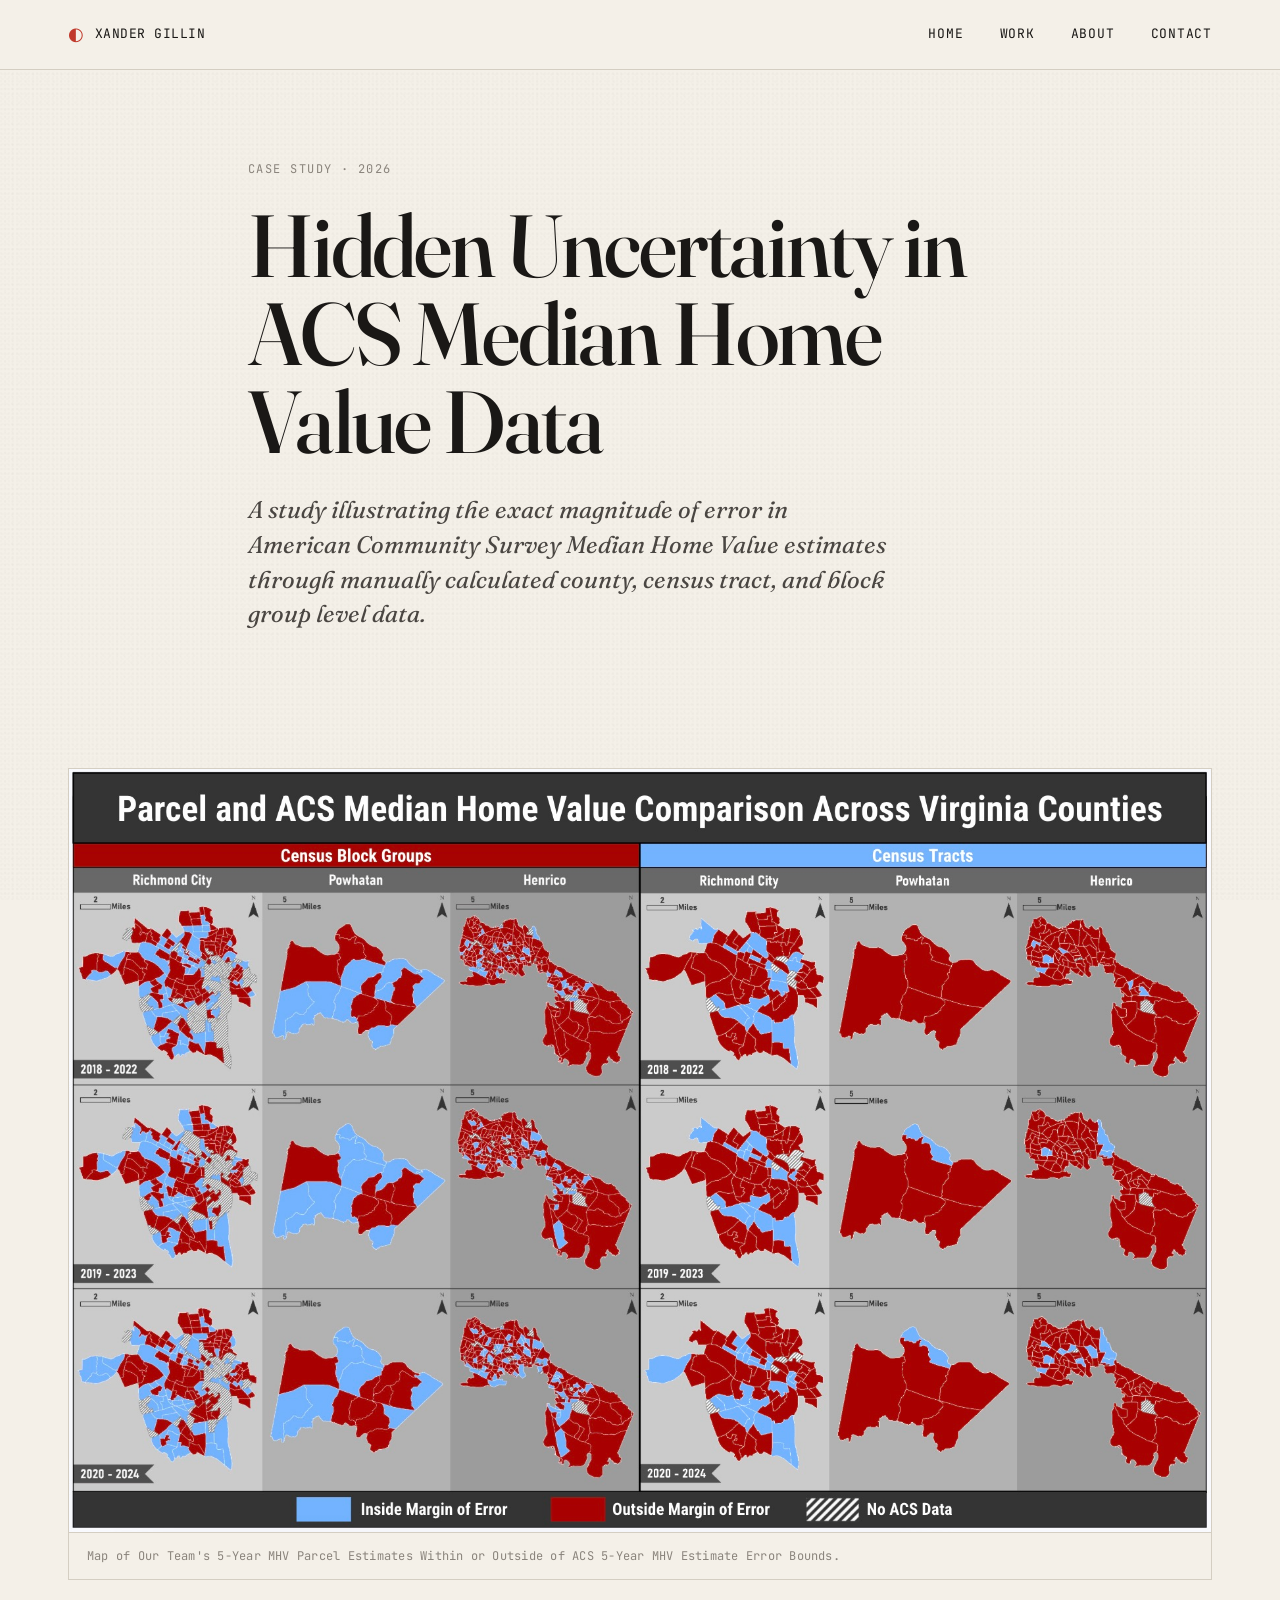
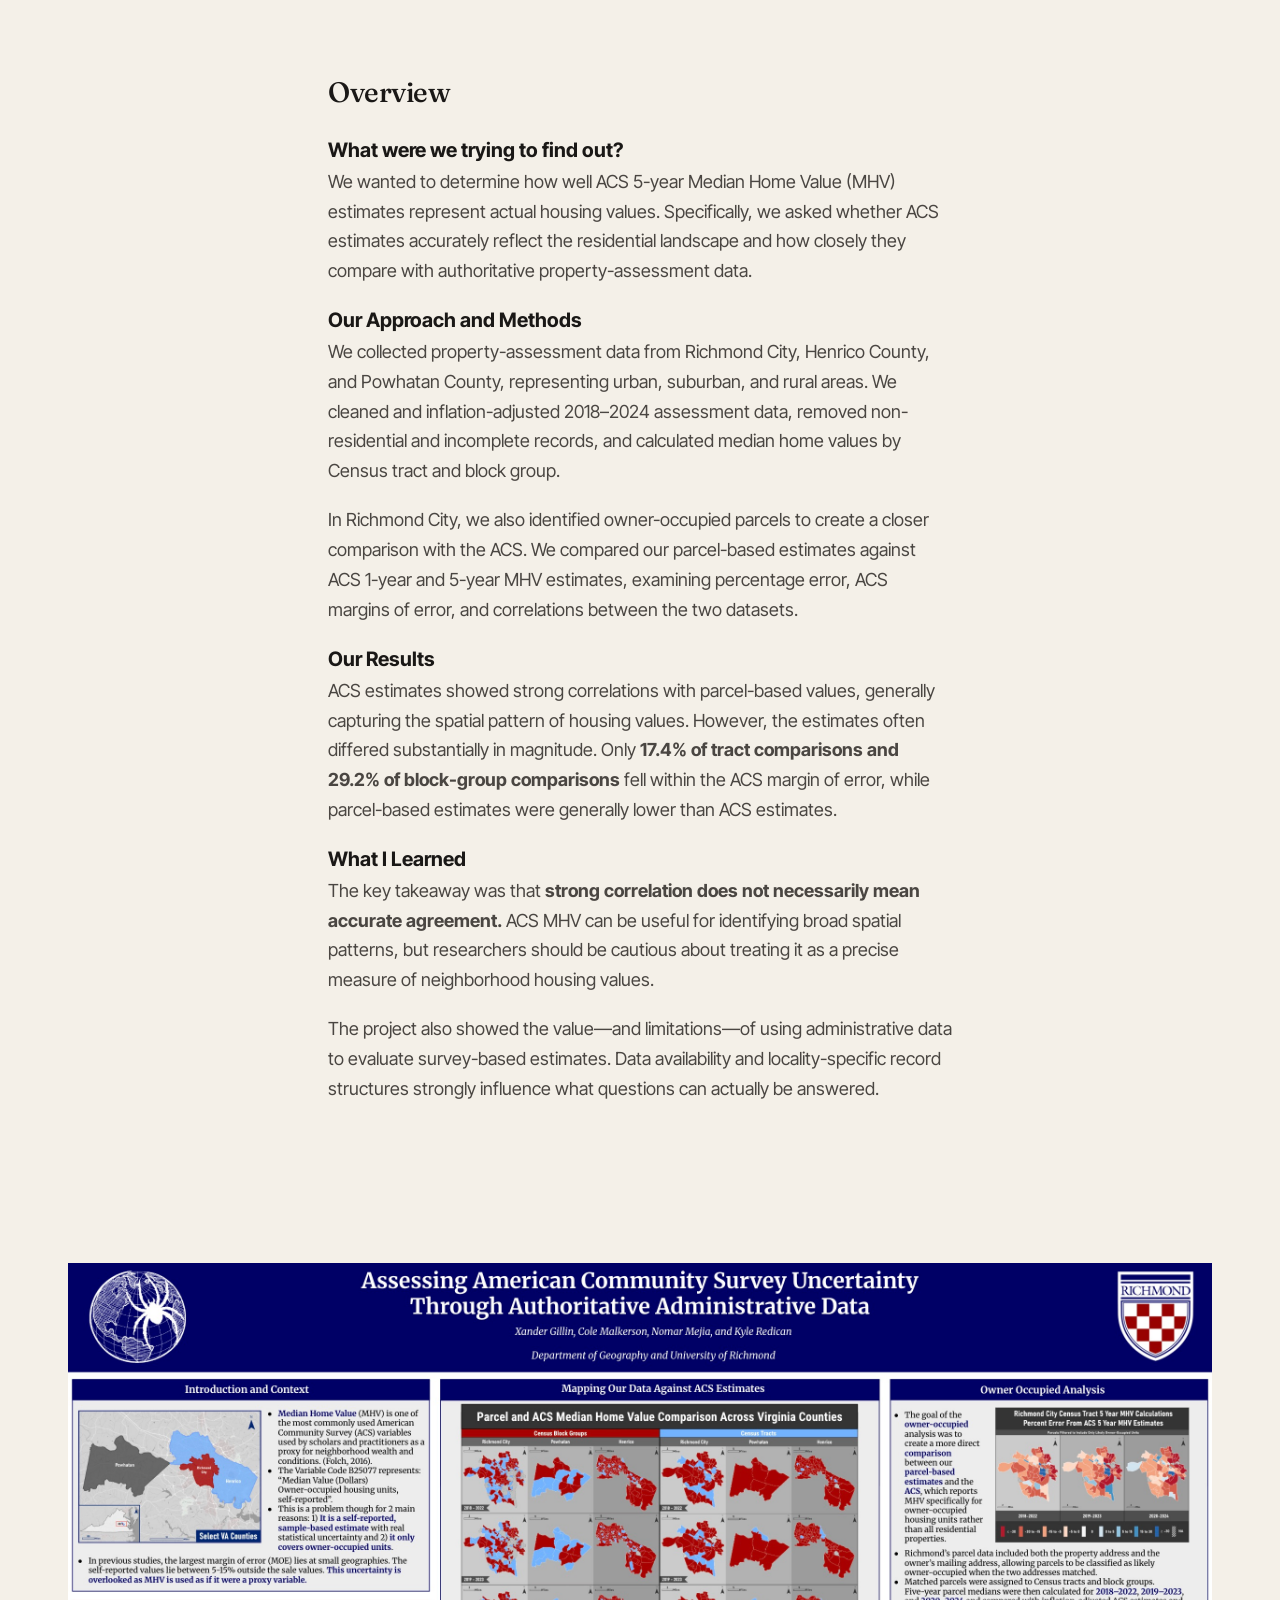
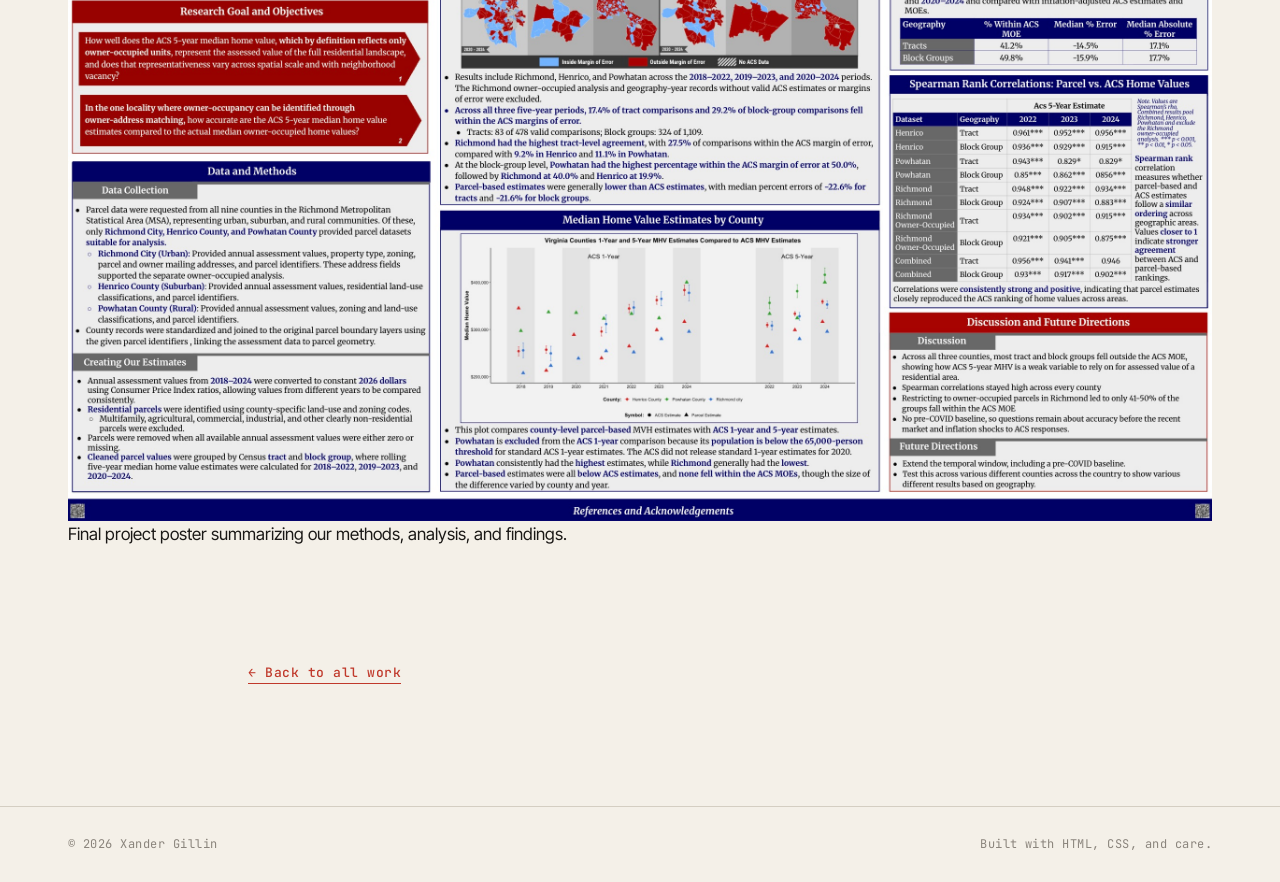
==== commit bca17f64: "Update project-acs-uncertainty.html" ====
--- a/project-acs-uncertainty.html
+++ b/project-acs-uncertainty.html
@@ -85,6 +85,13 @@
     </p>
 </section>
 
+ <section class="project-poster">
+    <figure>
+      <img src="images/projects/my-project-thumb.jpg" alt="Final project poster presenting findings on uncertainty in ACS Median Home Value estimates" />
+      <figcaption>Final project poster summarizing our methods, analysis, and findings.</figcaption>
+    </figure>
+  </section>
+
   <section class="project-back">
     <a href="projects.html" class="link-primary">← Back to all work</a>
   </section>
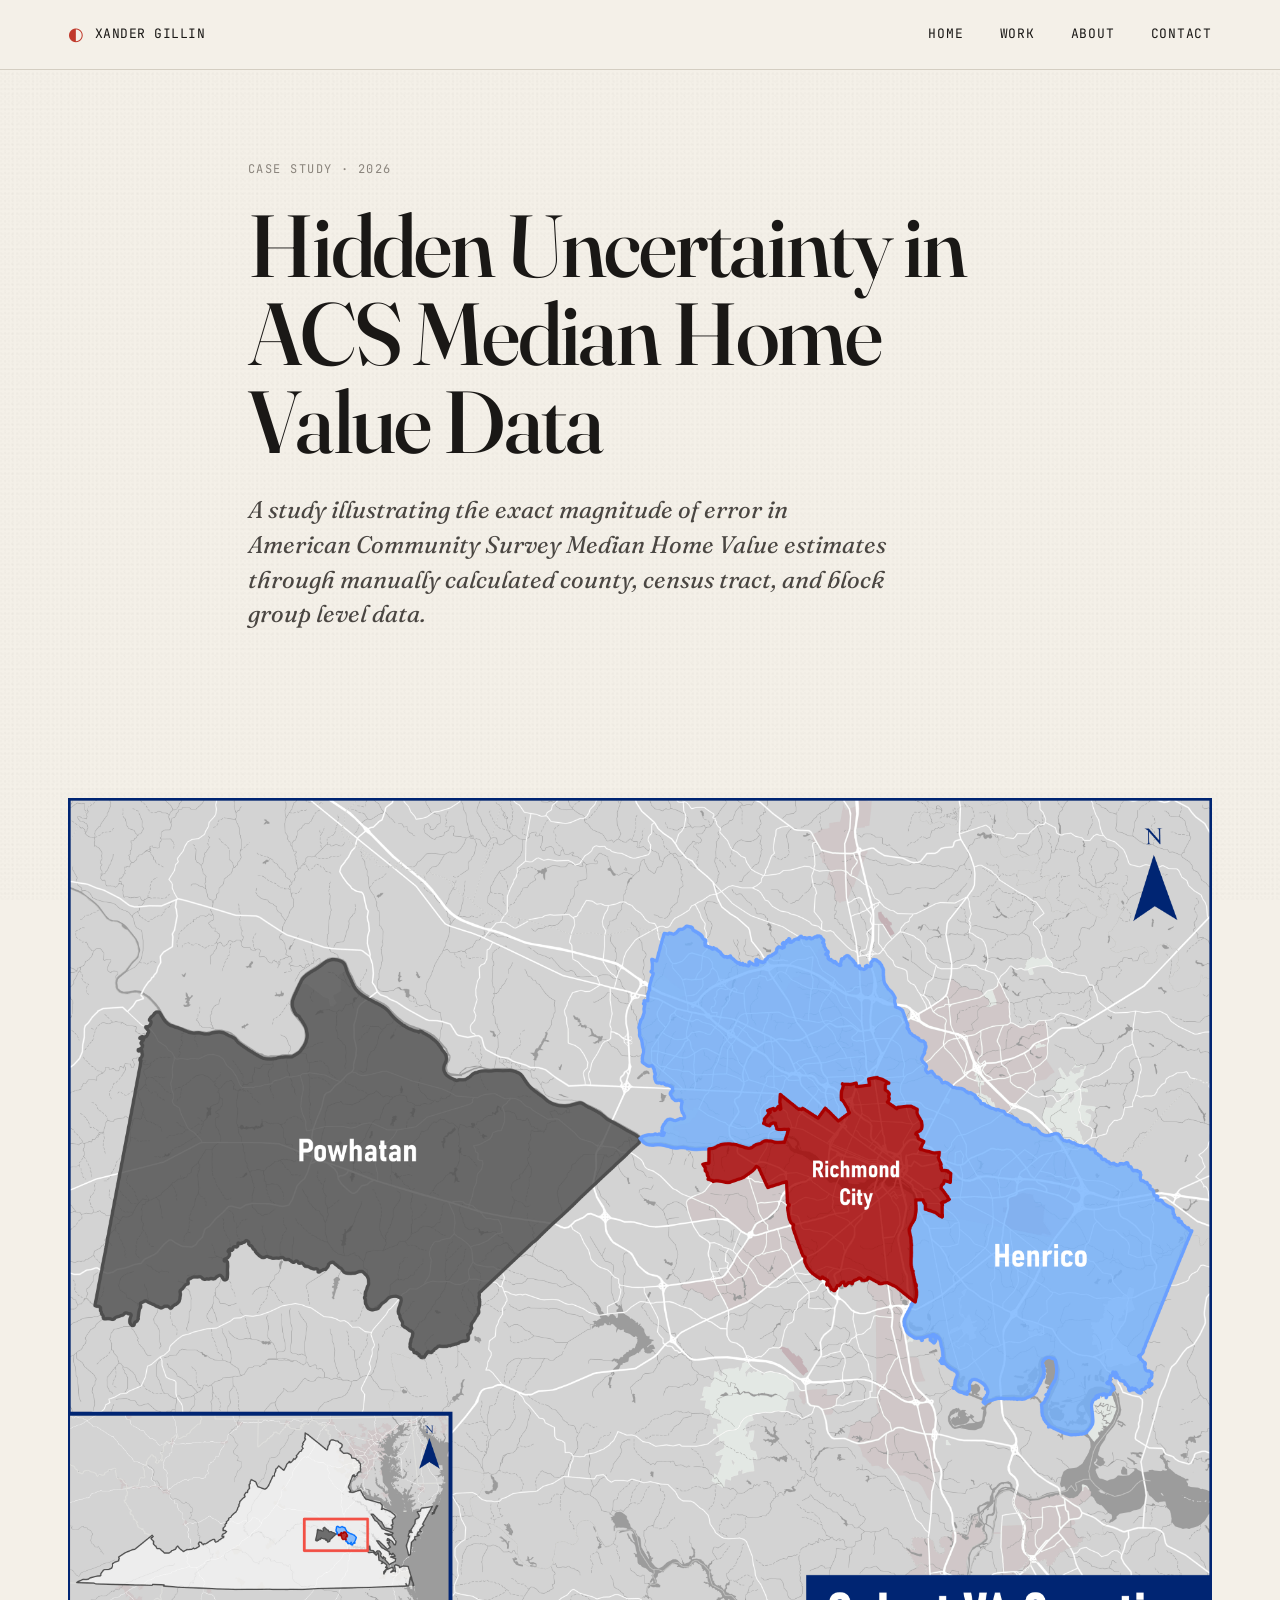
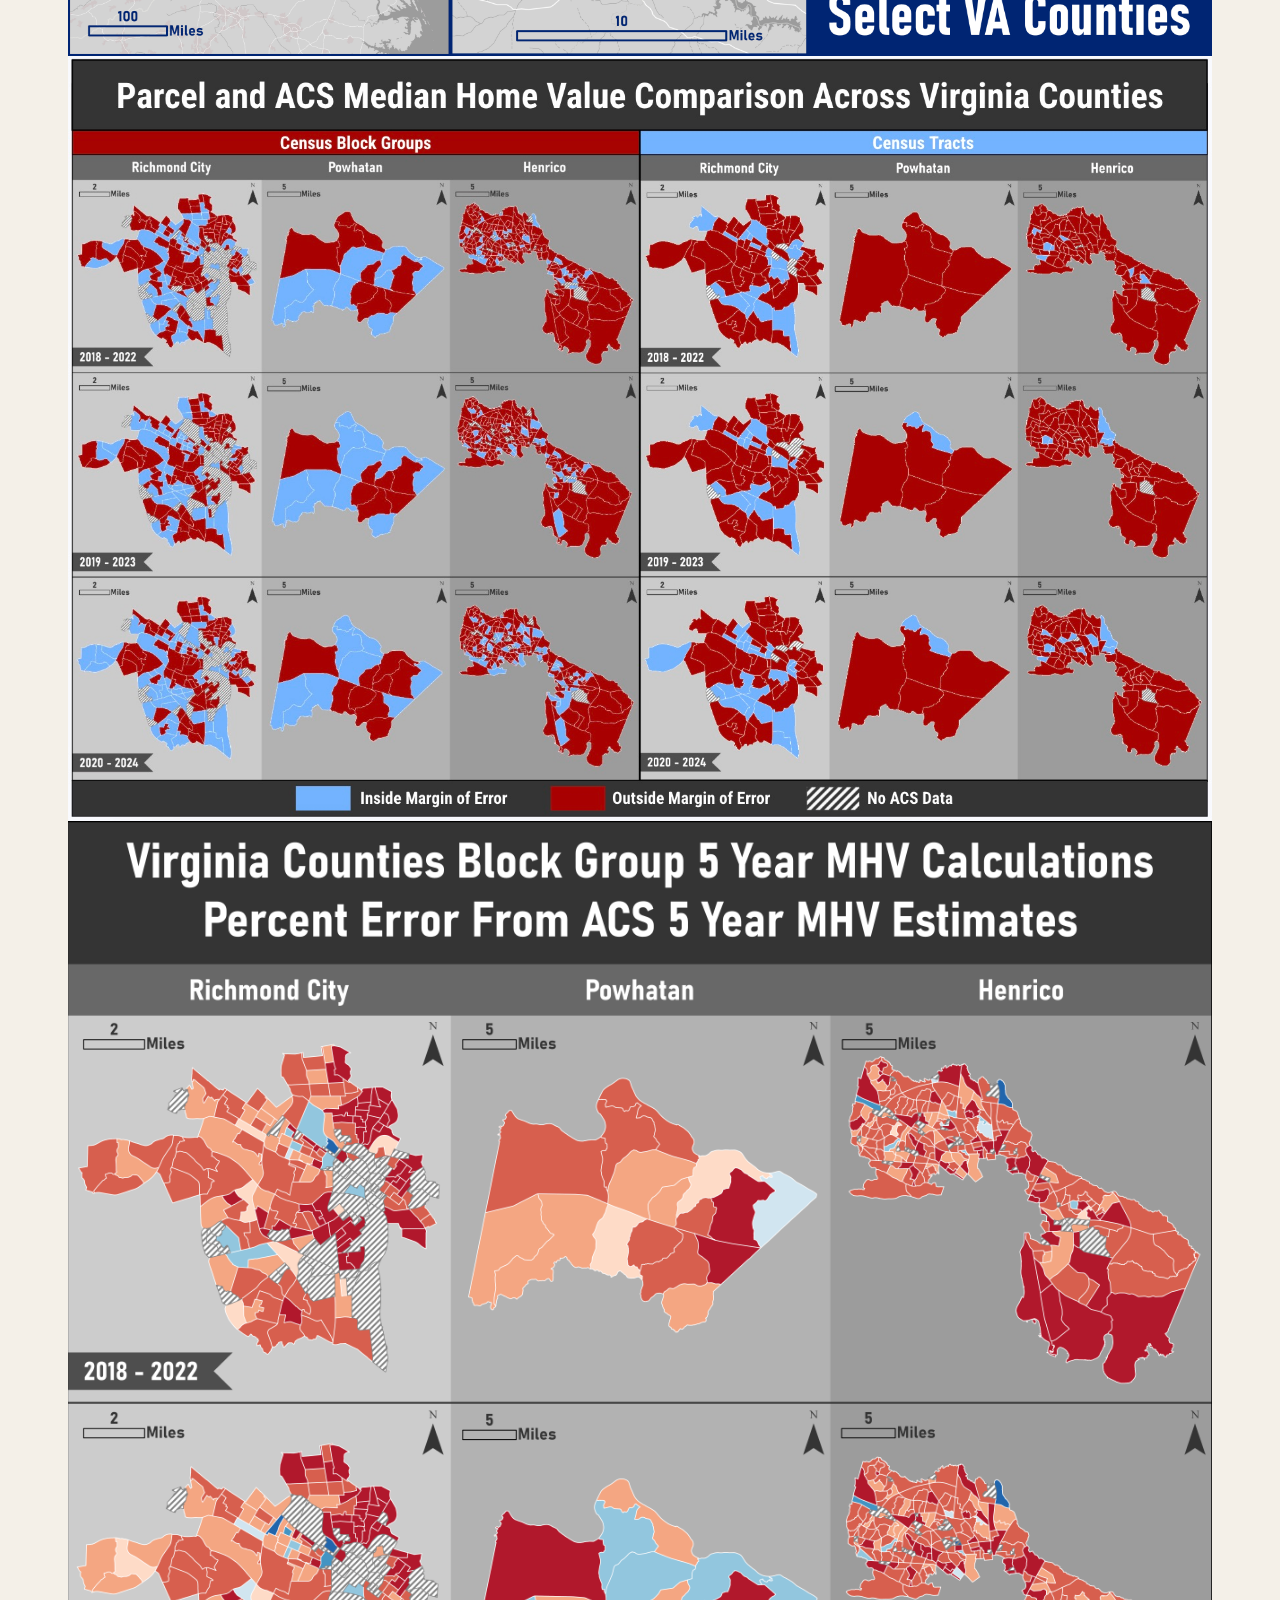
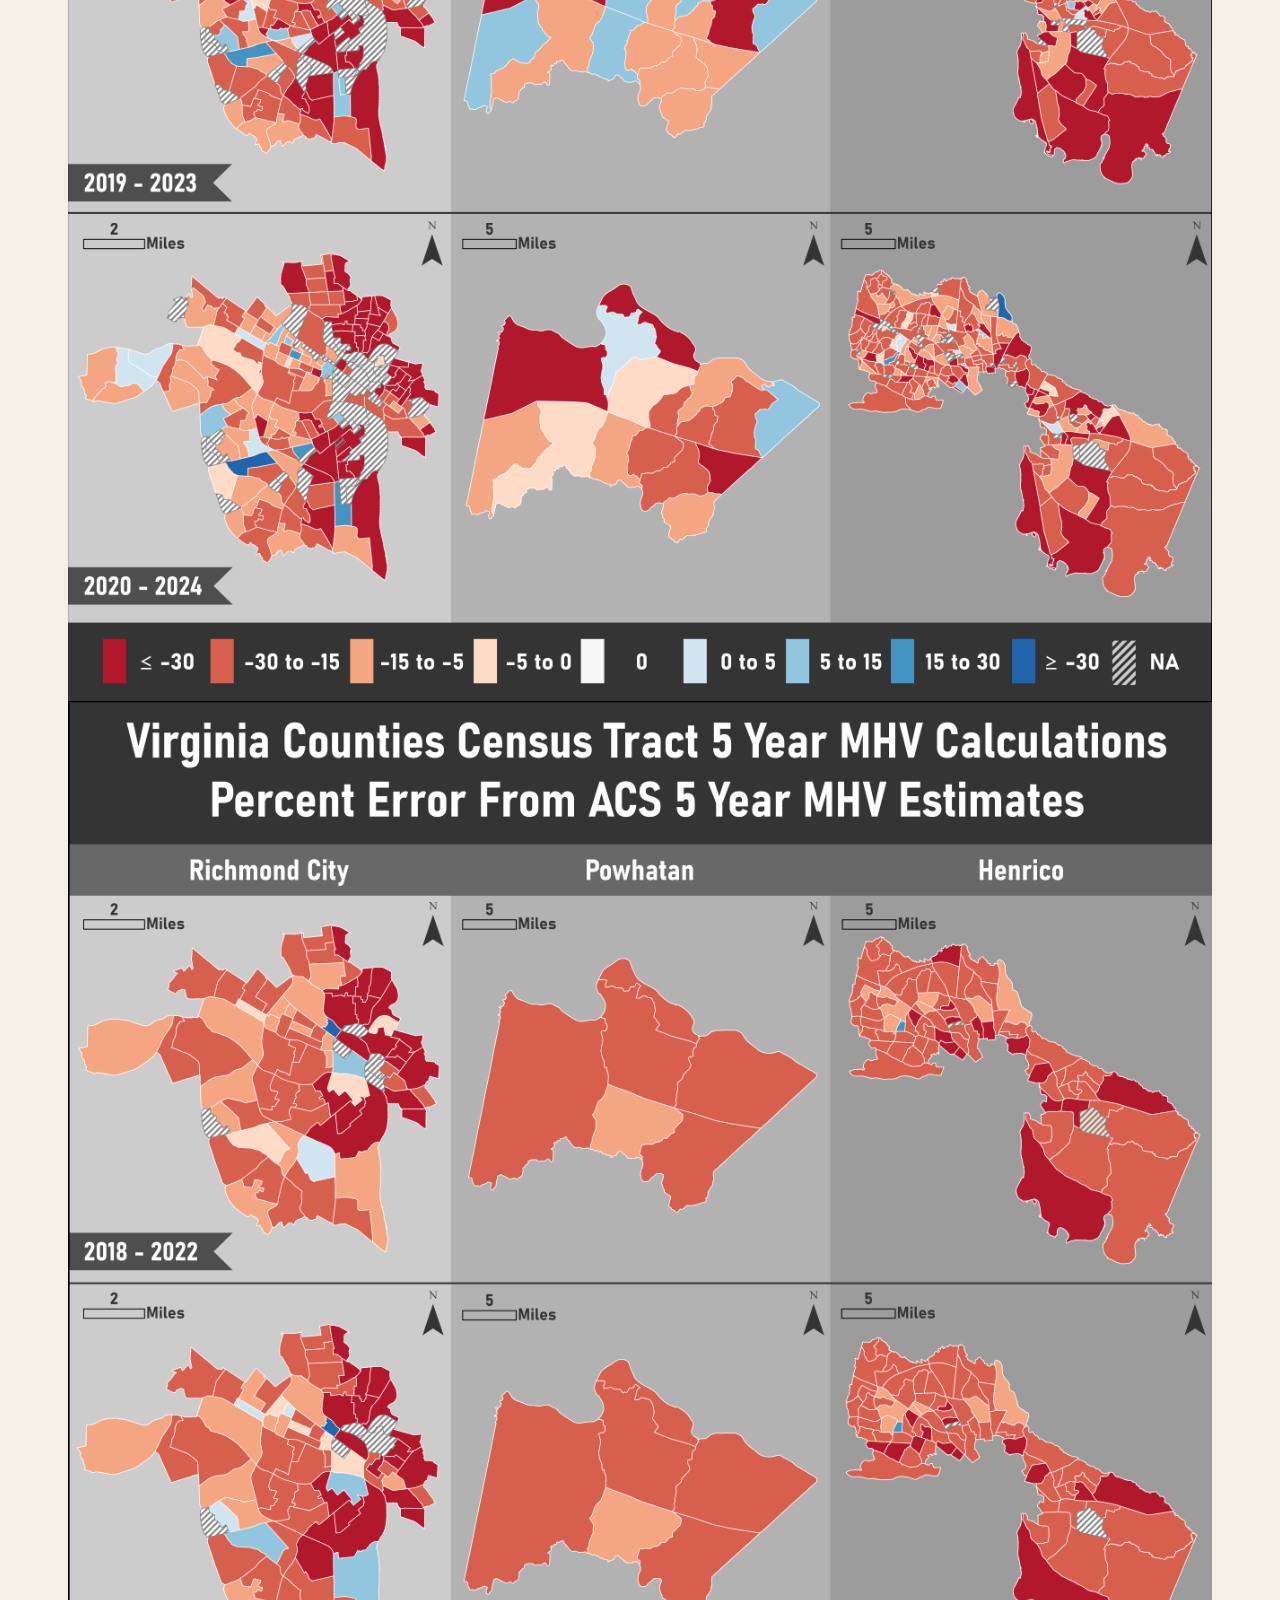
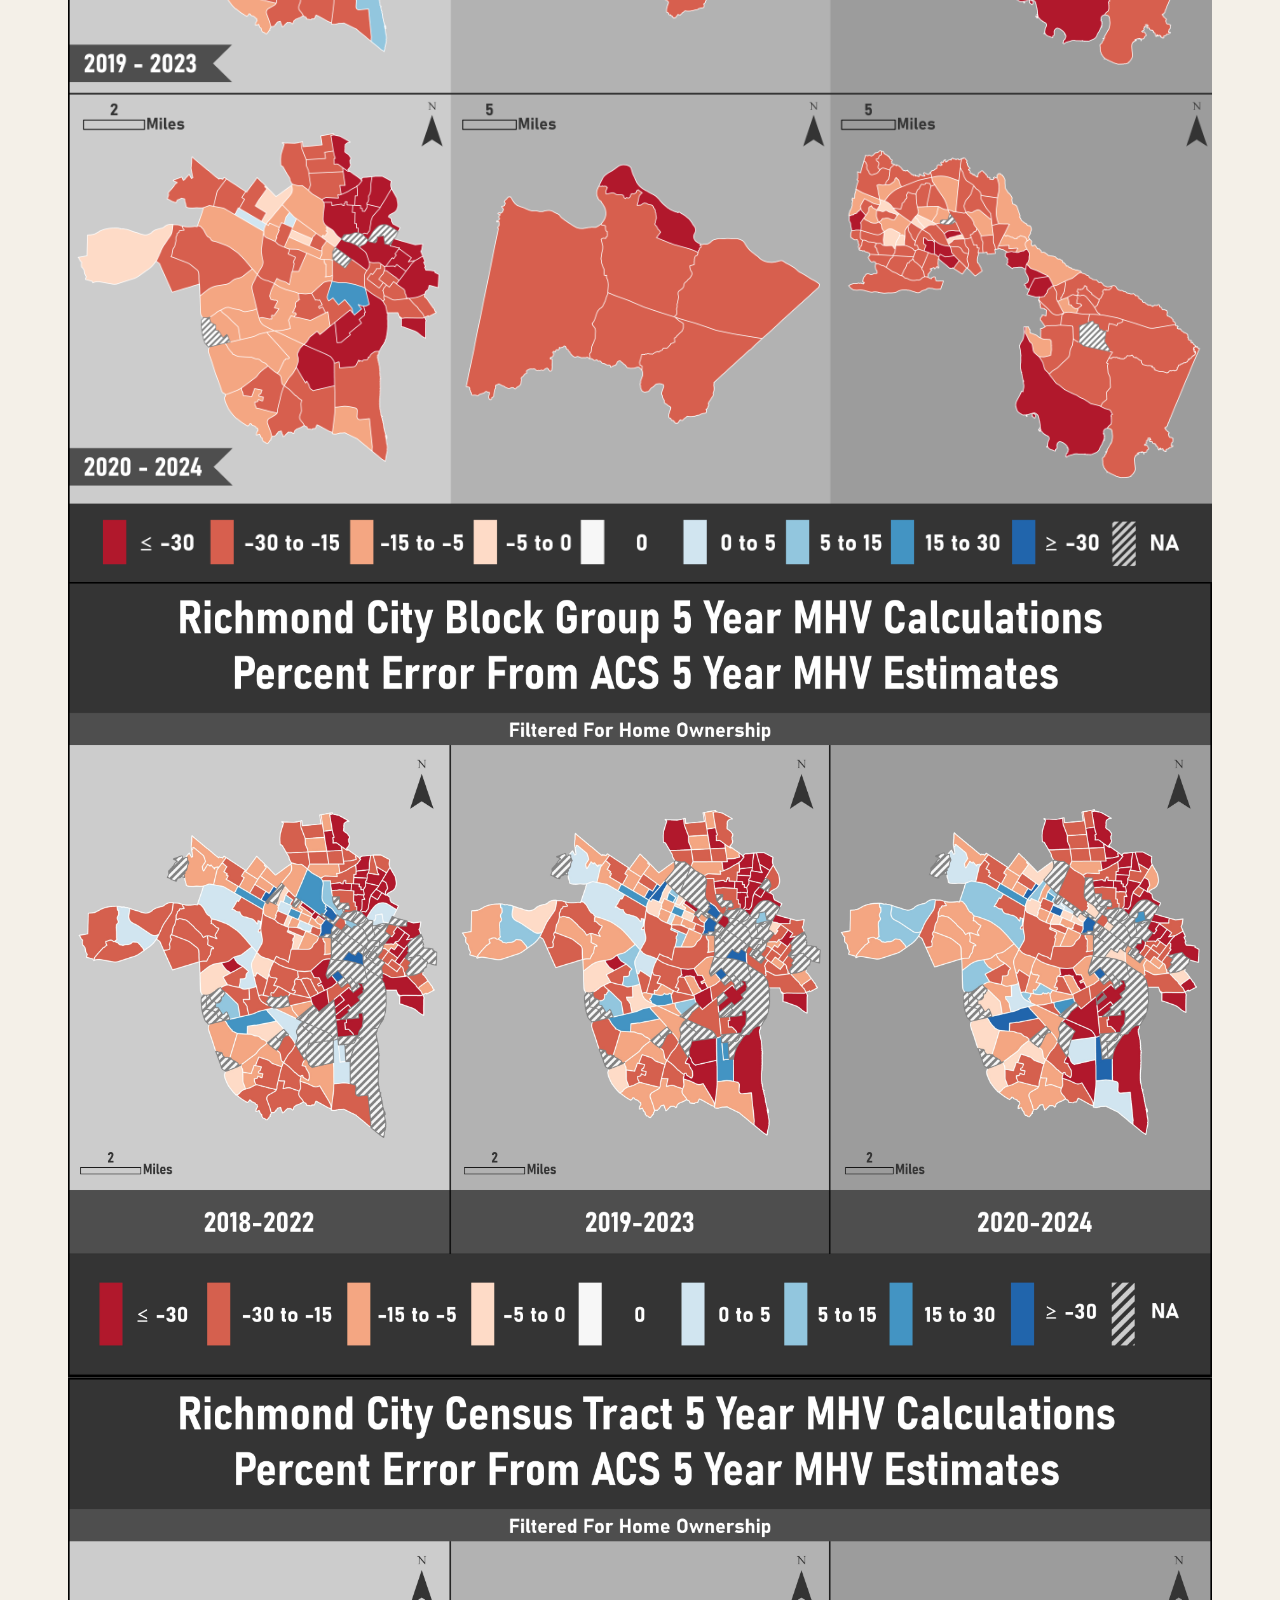
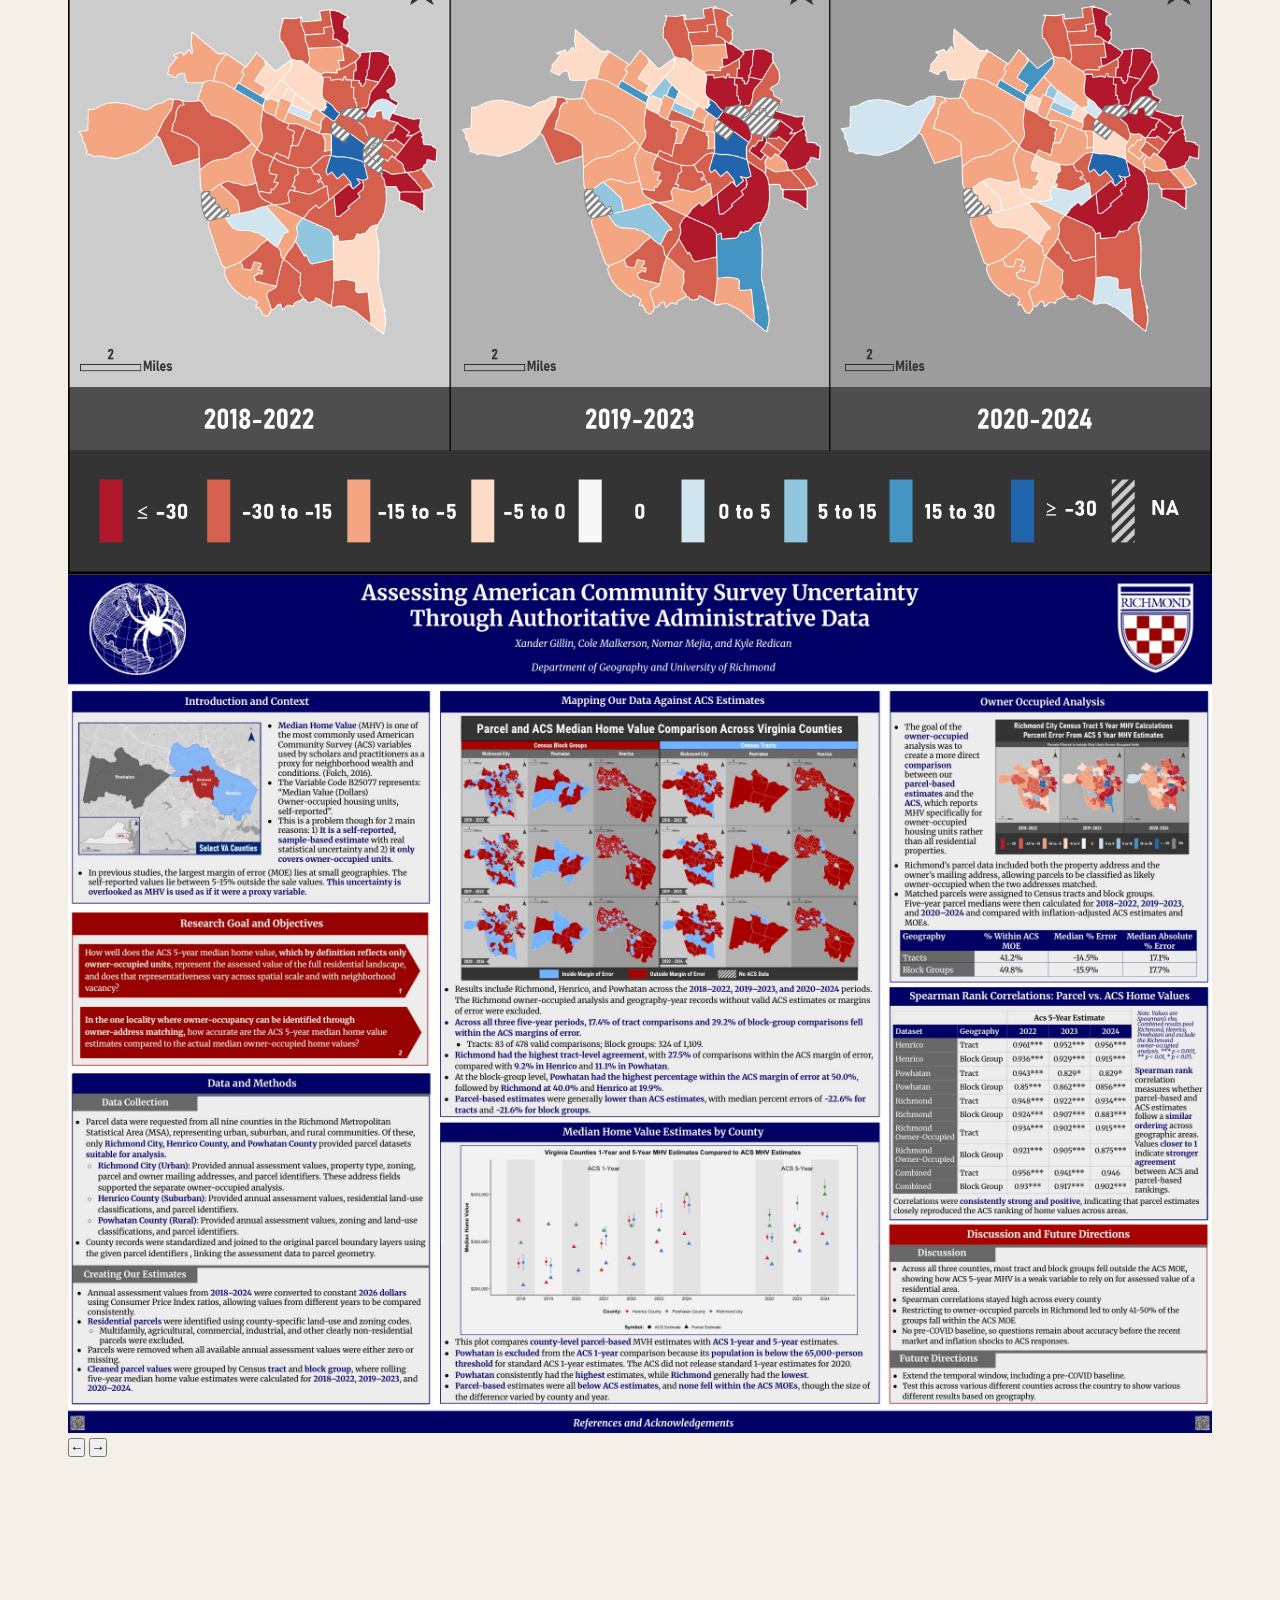
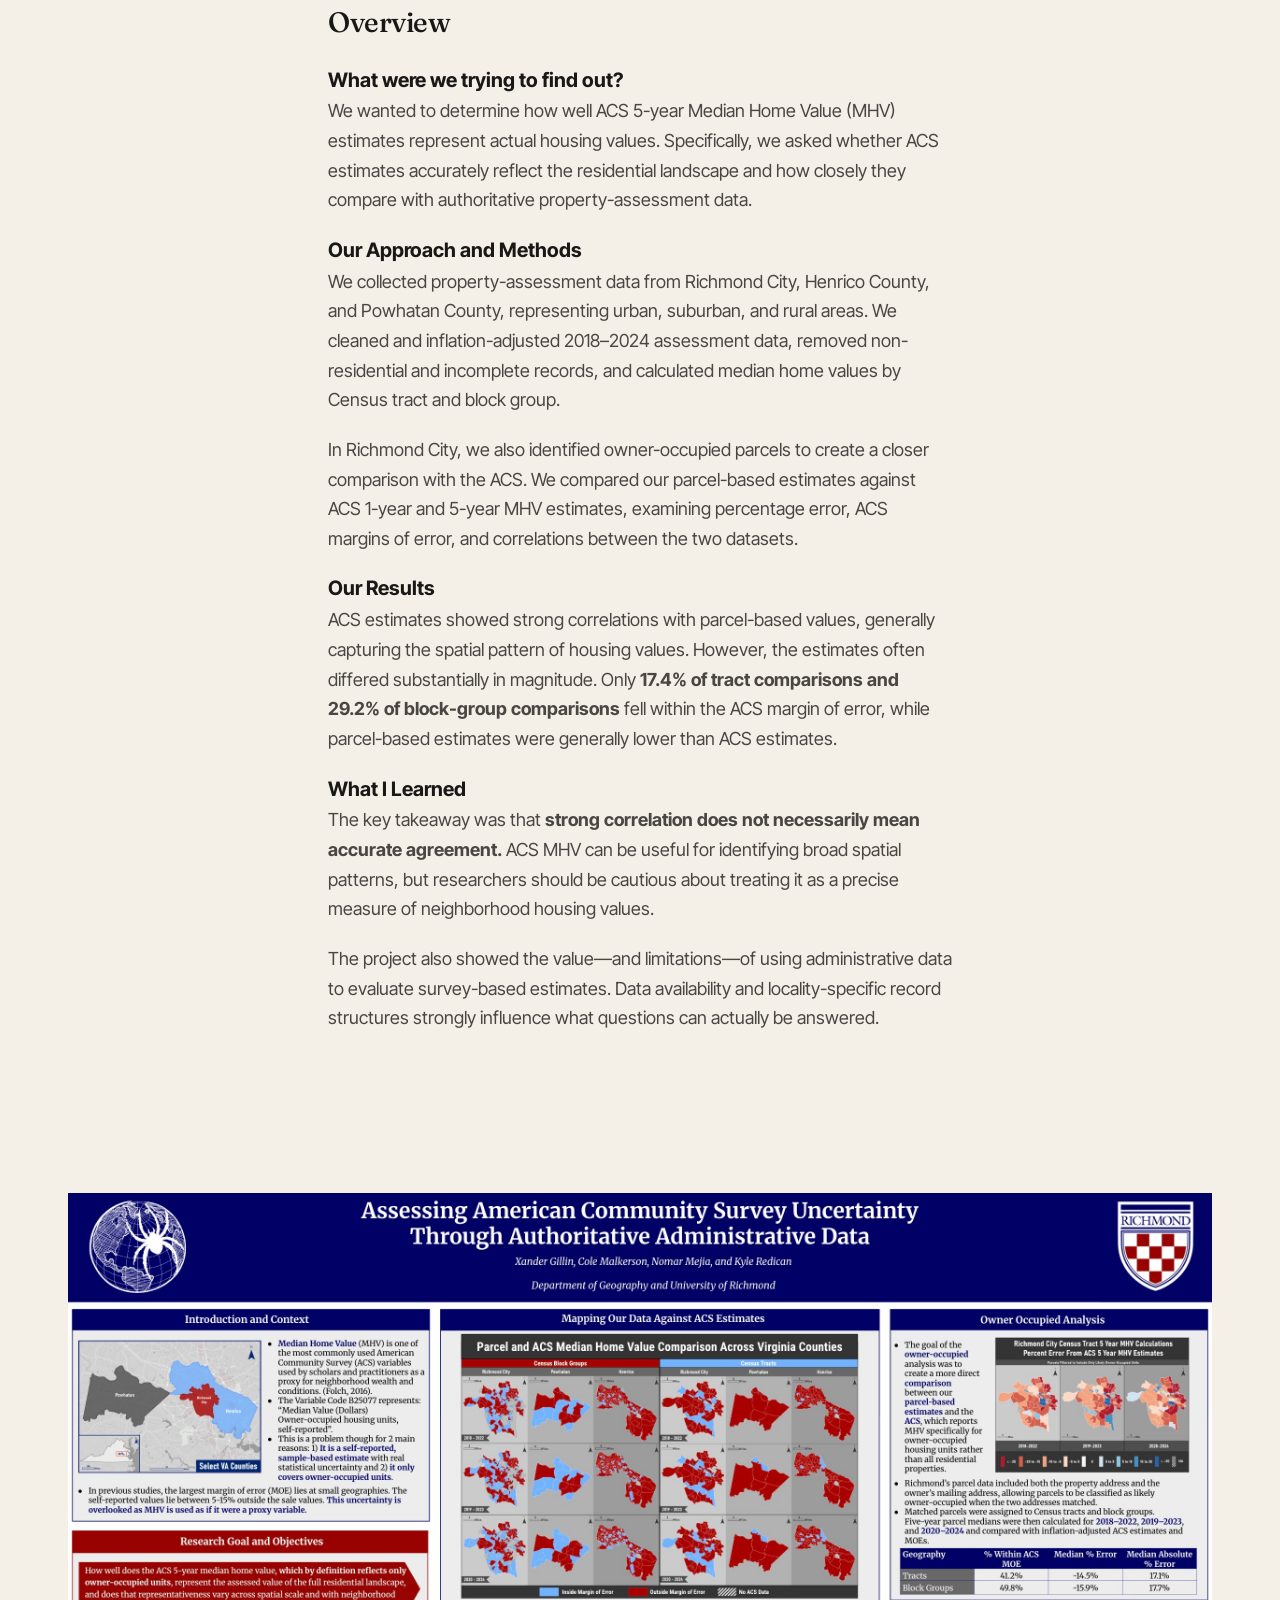
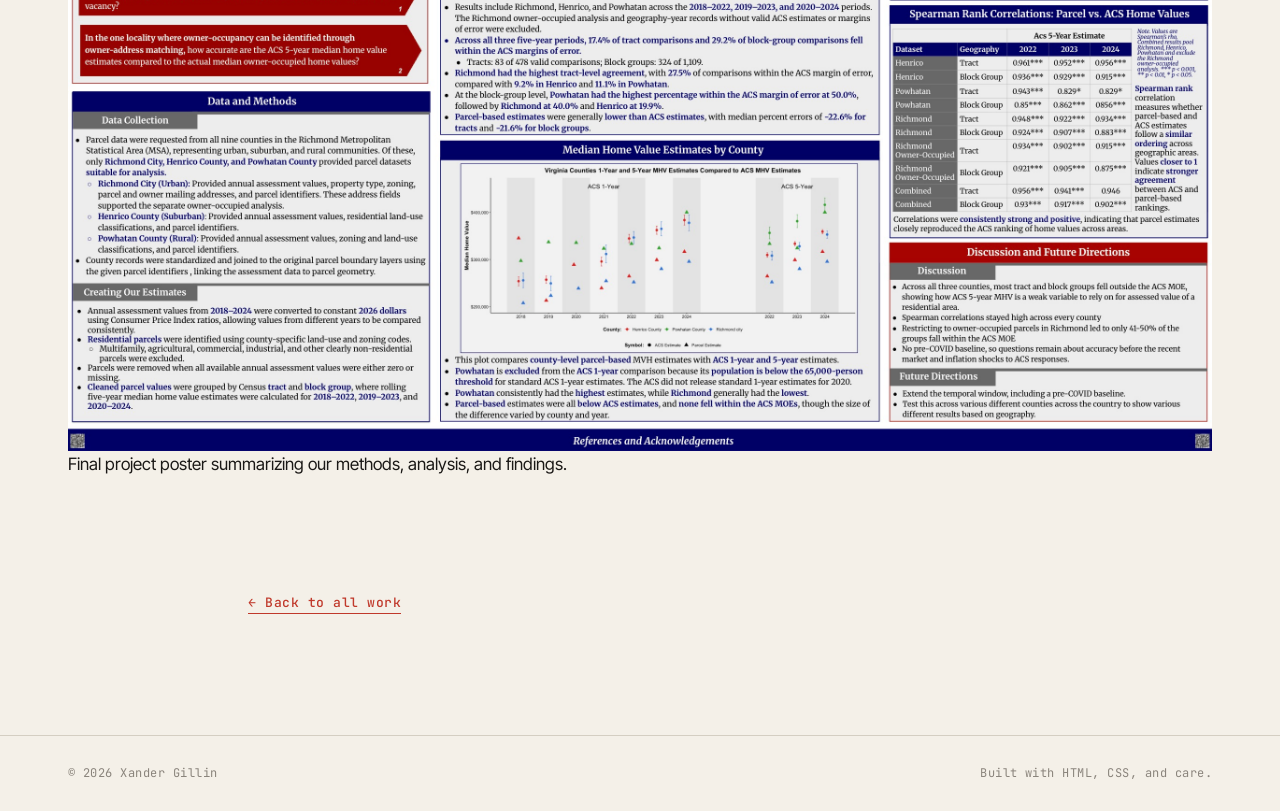
==== commit b2b82802: "Update project-acs-uncertainty.html" ====
--- a/project-acs-uncertainty.html
+++ b/project-acs-uncertainty.html
@@ -1,104 +1,404 @@
 <!DOCTYPE html>
 <html lang="en">
+
 <head>
 <meta charset="UTF-8">
 <meta name="viewport" content="width=device-width, initial-scale=1.0">
+
 <title data-page="ACS Uncertainty">Loading...</title>
+
 <link rel="preconnect" href="https://fonts.googleapis.com">
 <link rel="preconnect" href="https://fonts.gstatic.com" crossorigin>
-<link href="https://fonts.googleapis.com/css2?family=Fraunces:opsz,wght@9..144,400;9..144,500;9..144,600;9..144,700&family=JetBrains+Mono:wght@400;500&family=Inter+Tight:wght@400;500;600&display=swap" rel="stylesheet">
+
+<link
+  href="https://fonts.googleapis.com/css2?family=Fraunces:opsz,wght@9..144,400;9..144,500;9..144,600;9..144,700&family=JetBrains+Mono:wght@400;500&family=Inter+Tight:wght@400;500;600&display=swap"
+  rel="stylesheet"
+>
+
 <link rel="stylesheet" href="styles.css">
+
 </head>
+
+
 <body>
 
 <header id="site-header" class="site-header"></header>
 
+
 <main>
+
+
+  <!-- =========================================
+       PROJECT HEADER
+       ========================================= -->
+
   <section class="project-head">
-    <p class="page-eyebrow">Case study · 2026</p>
-    <h1 class="page-title">Hidden Uncertainty in ACS Median Home Value Data</h1>
+
+    <p class="page-eyebrow">
+      Case study · 2026
+    </p>
+
+    <h1 class="page-title">
+      Hidden Uncertainty in ACS Median Home Value Data
+    </h1>
+
     <p class="project-subtitle">
       A study illustrating the exact magnitude of 
       error in American Community Survey Median Home Value 
       estimates through manually calculated county, census tract,
       and block group level data.
     </p>
+
   </section>
 
-  <section class="project-hero">
+
+
+  <!-- =========================================
+       IMAGE SLIDER
+       ========================================= -->
+
+  <section class="research-image-slider">
+
+    <div class="research-slider">
+
+
+      <!-- IMAGE 1 -->
+
+      <div class="research-slide active">
+
+        <img
+          src="images/projects/Context.jpg"
+          alt="Parcel and ACS Median Home Value Comparison Across VA Counties"
+        >
+
+      </div>
+
+
+      <!-- IMAGE 2 -->
+
+      <div class="research-slide">
+
+        <img
+          src="images/projects/full3x6.jpg"
+          alt="ACS Median Home Value research map"
+        >
+
+      </div>
+
+
+      <!-- IMAGE 3 -->
+
+      <div class="research-slide">
+
+        <img
+          src="images/projects/PctErr_3x3_BG.jpg"
+          alt="ACS Median Home Value research map"
+        >
+
+      </div>
+
+
+      <!-- IMAGE 4 -->
+
+      <div class="research-slide">
+
+        <img
+          src="images/projects/PctErr_3x3_Tract.jpg"
+          alt="ACS Median Home Value research map"
+        >
+
+      </div>
+
+
+      <!-- IMAGE 5 -->
+
+      <div class="research-slide">
+
+        <img
+          src="images/projects/RichmondPctErrBG.jpg"
+          alt="ACS Median Home Value richmond research map"
+        >
+
+      </div>
+
+
+      <!-- IMAGE 6 -->
+
+      <div class="research-slide">
+
+        <img
+          src="images/projects/RichmondPctErrTract.jpg"
+          alt="ACS Median Home Value research map"
+        >
+
+      </div>
+
+
+      <!-- IMAGE 7 -->
+
+      <div class="research-slide">
+
+        <img
+          src="images/projects/my-project-thumb.jpg"
+          alt="ACS Median Home Value research map"
+        >
+
+      </div>
+
+
+      <!-- PREVIOUS ARROW -->
+
+      <button
+        class="research-arrow research-prev"
+        onclick="changeResearchImage(-1)"
+        aria-label="Previous image"
+      >
+        ←
+      </button>
+
+
+      <!-- NEXT ARROW -->
+
+      <button
+        class="research-arrow research-next"
+        onclick="changeResearchImage(1)"
+        aria-label="Next image"
+      >
+        →
+      </button>
+
+
+    </div>
+
+  </section>
+
+
+
+  <!-- =========================================
+       PROJECT TEXT
+       ========================================= -->
+
+  <section class="project-prose">
+
+    <h2 class="prose-h2">
+      Overview
+    </h2>
+
+
+    <h3>
+      What were we trying to find out?
+    </h3>
+
+    <p>
+      We wanted to determine how well ACS 5-year Median Home Value (MHV)
+      estimates represent actual housing values. Specifically, we asked
+      whether ACS estimates accurately reflect the residential landscape
+      and how closely they compare with authoritative property-assessment data.
+    </p>
+
+
+    <h3>
+      Our Approach and Methods
+    </h3>
+
+    <p>
+      We collected property-assessment data from Richmond City, Henrico County,
+      and Powhatan County, representing urban, suburban, and rural areas.
+      We cleaned and inflation-adjusted 2018–2024 assessment data, removed
+      non-residential and incomplete records, and calculated median home values
+      by Census tract and block group.
+    </p>
+
+    <p>
+      In Richmond City, we also identified owner-occupied parcels to create
+      a closer comparison with the ACS. We compared our parcel-based estimates
+      against ACS 1-year and 5-year MHV estimates, examining percentage error,
+      ACS margins of error, and correlations between the two datasets.
+    </p>
+
+
+    <h3>
+      Our Results
+    </h3>
+
+    <p>
+      ACS estimates showed strong correlations with parcel-based values,
+      generally capturing the spatial pattern of housing values. However,
+      the estimates often differed substantially in magnitude. Only
+      <strong>17.4% of tract comparisons and 29.2% of block-group comparisons</strong>
+      fell within the ACS margin of error, while parcel-based estimates were
+      generally lower than ACS estimates.
+    </p>
+
+
+    <h3>
+      What I Learned
+    </h3>
+
+    <p>
+      The key takeaway was that <strong>strong correlation does not necessarily
+      mean accurate agreement.</strong> ACS MHV can be useful for identifying
+      broad spatial patterns, but researchers should be cautious about treating
+      it as a precise measure of neighborhood housing values.
+    </p>
+
+    <p>
+      The project also showed the value—and limitations—of using administrative
+      data to evaluate survey-based estimates. Data availability and
+      locality-specific record structures strongly influence what questions
+      can actually be answered.
+    </p>
+
+  </section>
+
+
+
+  <!-- =========================================
+       PROJECT POSTER
+       ========================================= -->
+
+  <section class="project-poster">
+
     <figure>
-      <img src="images/projects/full3x6.jpg" alt="Parcel and ACS Median Home Value Comparison Across VA Counties" />
-      <figcaption>Map of Our Team's 5-Year MHV Parcel Estimates Within or Outside of ACS 5-Year MHV Estimate Error Bounds.</figcaption>
+
+      <img
+        src="images/projects/my-project-thumb.jpg"
+        alt="Final project poster presenting findings on uncertainty in ACS Median Home Value estimates"
+      >
+
+      <figcaption>
+        Final project poster summarizing our methods, analysis, and findings.
+      </figcaption>
+
     </figure>
+
   </section>
 
-  <section class="project-prose">
-    <h2 class="prose-h2">Overview</h2>
-
-    <h3>What were we trying to find out?</h3>
-    <p>
-        We wanted to determine how well ACS 5-year Median Home Value (MHV)
-        estimates represent actual housing values. Specifically, we asked
-        whether ACS estimates accurately reflect the residential landscape
-        and how closely they compare with authoritative property-assessment data.
-    </p>
-
-    <h3>Our Approach and Methods</h3>
-    <p>
-        We collected property-assessment data from Richmond City, Henrico County,
-        and Powhatan County, representing urban, suburban, and rural areas.
-        We cleaned and inflation-adjusted 2018–2024 assessment data, removed
-        non-residential and incomplete records, and calculated median home values
-        by Census tract and block group.
-    </p>
-
-    <p>
-        In Richmond City, we also identified owner-occupied parcels to create
-        a closer comparison with the ACS. We compared our parcel-based estimates
-        against ACS 1-year and 5-year MHV estimates, examining percentage error,
-        ACS margins of error, and correlations between the two datasets.
-    </p>
-
-    <h3>Our Results</h3>
-    <p>
-        ACS estimates showed strong correlations with parcel-based values,
-        generally capturing the spatial pattern of housing values. However,
-        the estimates often differed substantially in magnitude. Only
-        <strong>17.4% of tract comparisons and 29.2% of block-group comparisons</strong>
-        fell within the ACS margin of error, while parcel-based estimates were
-        generally lower than ACS estimates.
-    </p>
-
-    <h3>What I Learned</h3>
-    <p>
-        The key takeaway was that <strong>strong correlation does not necessarily
-        mean accurate agreement.</strong> ACS MHV can be useful for identifying
-        broad spatial patterns, but researchers should be cautious about treating
-        it as a precise measure of neighborhood housing values.
-    </p>
-
-    <p>
-        The project also showed the value—and limitations—of using administrative
-        data to evaluate survey-based estimates. Data availability and
-        locality-specific record structures strongly influence what questions
-        can actually be answered.
-    </p>
-</section>
-
- <section class="project-poster">
-    <figure>
-      <img src="images/projects/my-project-thumb.jpg" alt="Final project poster presenting findings on uncertainty in ACS Median Home Value estimates" />
-      <figcaption>Final project poster summarizing our methods, analysis, and findings.</figcaption>
-    </figure>
+
+
+  <!-- =========================================
+       BACK TO PROJECTS
+       ========================================= -->
+
+  <section class="project-back">
+
+    <a href="projects.html" class="link-primary">
+      ← Back to all work
+    </a>
+
   </section>
 
-  <section class="project-back">
-    <a href="projects.html" class="link-primary">← Back to all work</a>
-  </section>
+
 </main>
 
+
 <footer id="site-footer" class="site-footer"></footer>
+
+
 <script src="config.js"></script>
 <script src="components.js"></script>
+
+
+<!-- =========================================
+     RESEARCH IMAGE SLIDER JAVASCRIPT
+     ========================================= -->
+
+<script>
+
+  let currentResearchImage = 0;
+
+  const researchSlides =
+    document.querySelectorAll(".research-slide");
+
+
+  function showResearchImage(index) {
+
+    /*
+      Go back to the first image
+      after reaching the last image.
+    */
+
+    if (index >= researchSlides.length) {
+
+      currentResearchImage = 0;
+
+    }
+
+
+    /*
+      Go to the last image if
+      the user goes backward from
+      the first image.
+    */
+
+    else if (index < 0) {
+
+      currentResearchImage =
+        researchSlides.length - 1;
+
+    }
+
+
+    else {
+
+      currentResearchImage = index;
+
+    }
+
+
+    /*
+      Show only the current image.
+    */
+
+    researchSlides.forEach((slide, i) => {
+
+      slide.classList.toggle(
+        "active",
+        i === currentResearchImage
+      );
+
+    });
+
+  }
+
+
+  /*
+    Change images when an arrow
+    is clicked.
+  */
+
+  function changeResearchImage(direction) {
+
+    showResearchImage(
+      currentResearchImage + direction
+    );
+
+  }
+
+
+  /*
+    Allow keyboard navigation
+    with the left and right arrows.
+  */
+
+  document.addEventListener("keydown", function(event) {
+
+    if (event.key === "ArrowRight") {
+
+      changeResearchImage(1);
+
+    }
+
+    if (event.key === "ArrowLeft") {
+
+      changeResearchImage(-1);
+
+    }
+
+  });
+
+</script>
+
+
 </body>
 </html>
--- a/styles.css
+++ b/styles.css
@@ -947,3 +947,273 @@
   .contact-lead, .intro-text { font-size: 21px; }
   .project-meta-row { grid-template-columns: 1fr 1fr; gap: 16px; }
 }
+
+/* =========================================
+   CARTOGRAPHIC MAP CATALOGUE
+   ========================================= */
+
+.map-series {
+  width: 100%;
+  margin: 5rem 0 6rem;
+}
+
+
+/* =========================================
+   MAP SLIDER
+   ========================================= */
+
+.map-slider {
+  position: relative;
+  width: 100%;
+  overflow: hidden;
+}
+
+
+/* Individual slides */
+
+.map-slide {
+  display: none;
+
+  grid-template-columns:
+    minmax(0, 2.4fr)
+    minmax(280px, 1fr);
+
+  gap: 4rem;
+
+  align-items: center;
+
+  min-height: 600px;
+
+  padding: 0 5rem;
+}
+
+
+/* Only the current map is visible */
+
+.map-slide.active {
+  display: grid;
+}
+
+
+/* =========================================
+   MAP IMAGE
+   ========================================= */
+
+.map-image {
+  width: 100%;
+  display: flex;
+  justify-content: center;
+  align-items: center;
+}
+
+
+.map-image img {
+  display: block;
+
+  width: 100%;
+  height: auto;
+
+  max-height: 700px;
+
+  object-fit: contain;
+}
+
+
+/* =========================================
+   DESCRIPTION
+   ========================================= */
+
+.map-description {
+  padding-right: 3rem;
+}
+
+
+.map-number {
+  font-family: "JetBrains Mono", monospace;
+
+  font-size: 0.75rem;
+
+  letter-spacing: 0.08em;
+
+  margin-bottom: 1.25rem;
+
+  opacity: 0.55;
+}
+
+
+.map-description h2 {
+  margin-top: 0;
+
+  margin-bottom: 1.5rem;
+}
+
+
+.map-description p {
+  line-height: 1.7;
+}
+
+
+.map-details {
+  margin-top: 2rem;
+
+  font-family: "JetBrains Mono", monospace;
+
+  font-size: 0.7rem;
+
+  letter-spacing: 0.05em;
+
+  opacity: 0.55;
+}
+
+
+/* =========================================
+   ARROW BUTTONS
+   ========================================= */
+
+.map-arrow {
+  position: absolute;
+
+  top: 50%;
+
+  transform: translateY(-50%);
+
+  border: none;
+
+  background: transparent;
+
+  font-family: "Inter Tight", sans-serif;
+
+  font-size: 2rem;
+
+  cursor: pointer;
+
+  padding: 1rem;
+
+  z-index: 10;
+
+  transition:
+    transform 0.2s ease,
+    opacity 0.2s ease;
+}
+
+
+.map-arrow:hover {
+  transform:
+    translateY(-50%)
+    scale(1.2);
+
+  opacity: 0.65;
+}
+
+
+.map-prev {
+  left: 0;
+}
+
+
+.map-next {
+  right: 0;
+}
+
+
+/* =========================================
+   DOT NAVIGATION
+   ========================================= */
+
+.map-dots {
+  display: flex;
+
+  justify-content: center;
+
+  align-items: center;
+
+  gap: 0.7rem;
+
+  margin-top: 2.5rem;
+}
+
+
+.map-dot {
+  width: 8px;
+  height: 8px;
+
+  padding: 0;
+
+  border: none;
+
+  border-radius: 50%;
+
+  background: currentColor;
+
+  opacity: 0.25;
+
+  cursor: pointer;
+
+  transition:
+    opacity 0.2s ease,
+    transform 0.2s ease;
+}
+
+
+.map-dot:hover {
+  opacity: 0.55;
+}
+
+
+.map-dot.active {
+  opacity: 1;
+
+  transform: scale(1.3);
+}
+
+
+/* =========================================
+   MOBILE
+   ========================================= */
+
+@media (max-width: 800px) {
+
+  .map-slide {
+
+    grid-template-columns: 1fr;
+
+    gap: 2rem;
+
+    min-height: auto;
+
+    padding: 0 3rem;
+
+  }
+
+
+  .map-description {
+
+    padding-right: 0;
+
+  }
+
+
+  .map-image img {
+
+    max-height: 500px;
+
+  }
+
+
+  .map-arrow {
+
+    font-size: 1.5rem;
+
+  }
+
+
+  .map-prev {
+    left: -0.5rem;
+  }
+
+
+  .map-next {
+    right: -0.5rem;
+  }
+
+}
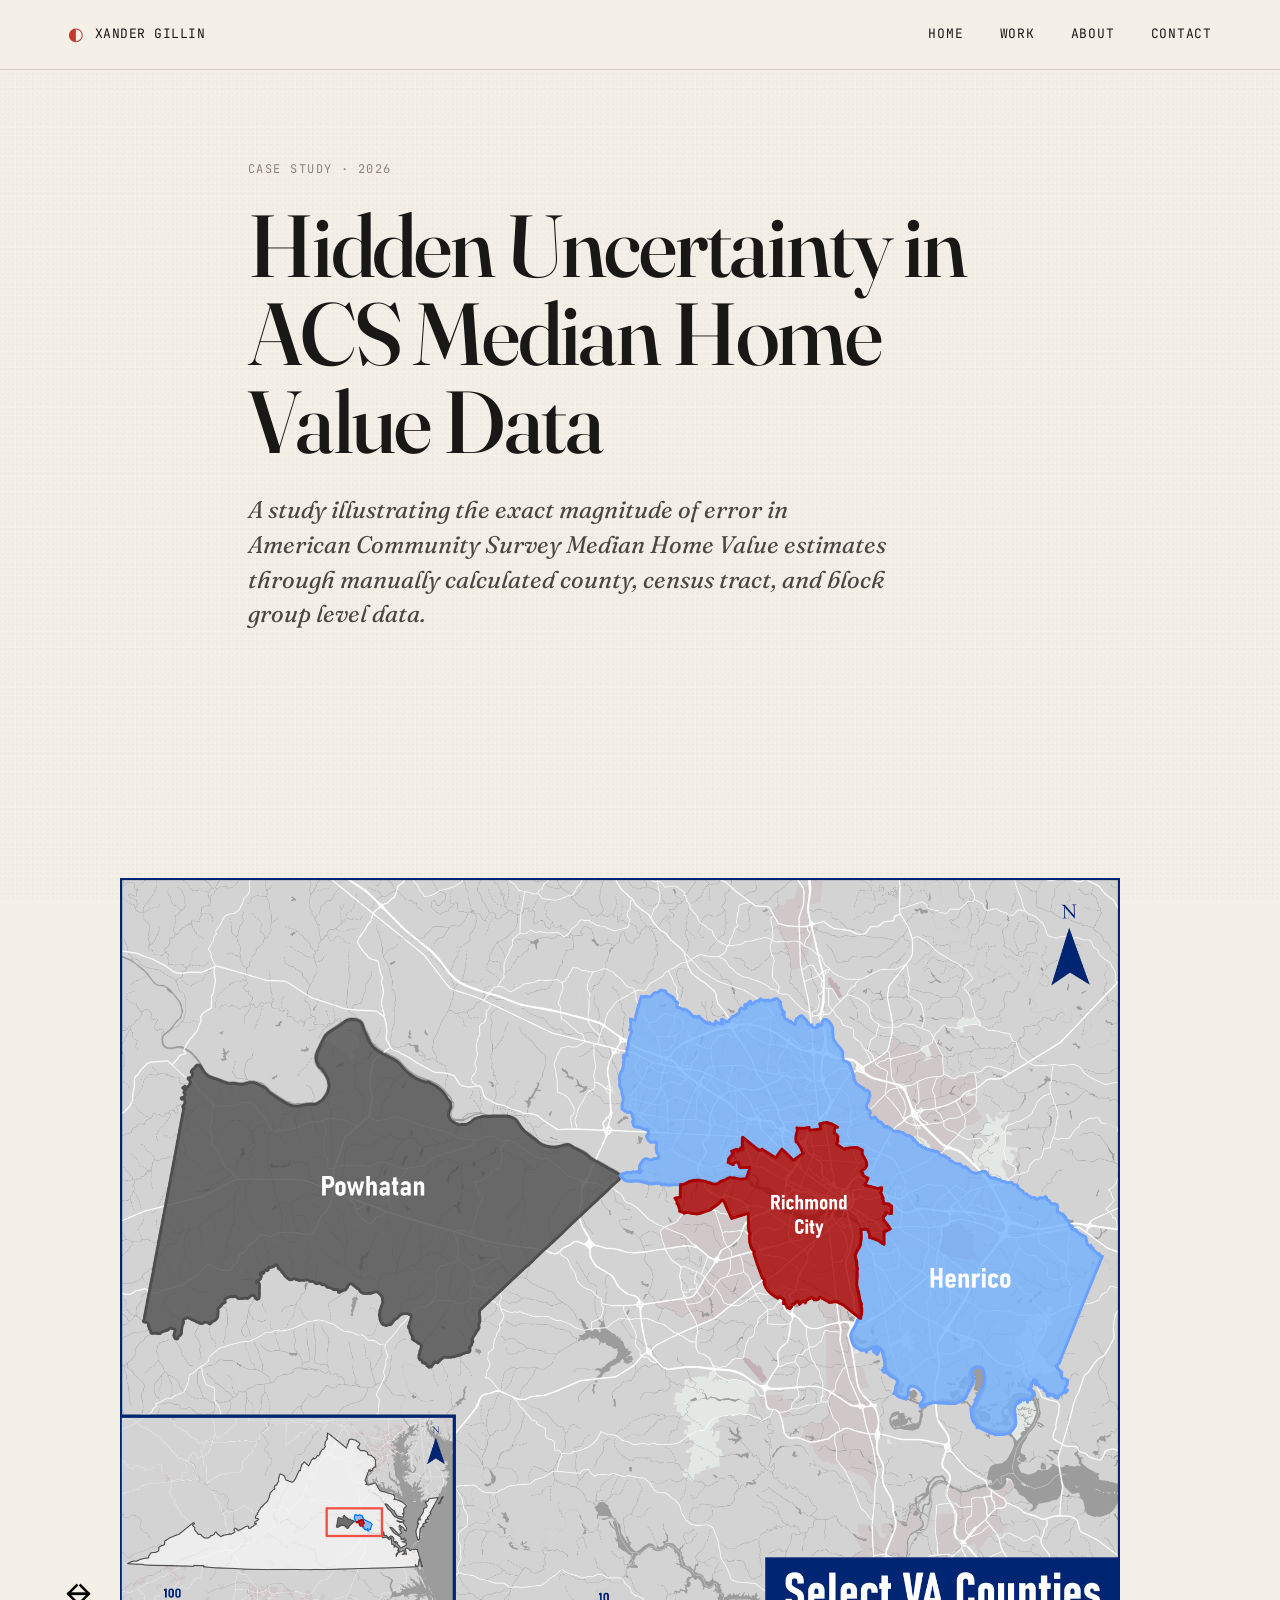
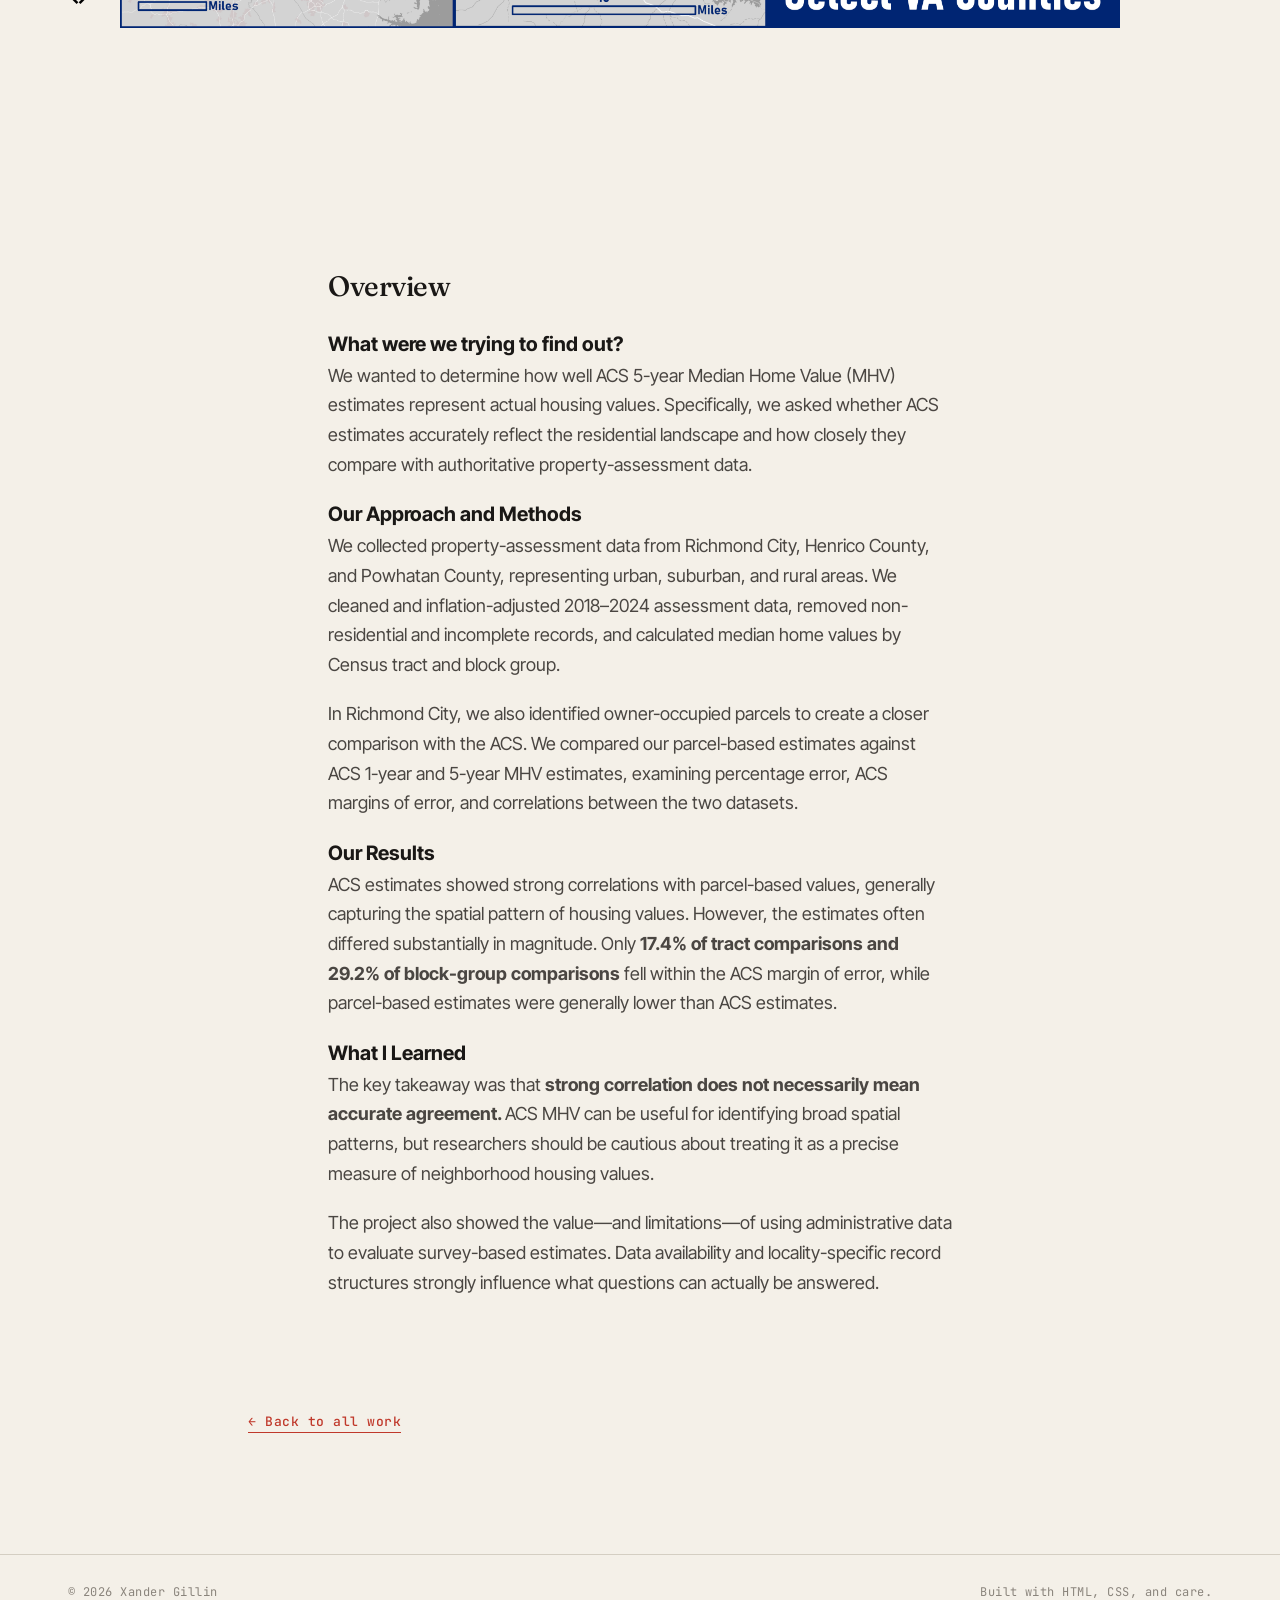
==== commit dfbbe511: "Update project-acs-uncertainty.html" ====
--- a/project-acs-uncertainty.html
+++ b/project-acs-uncertainty.html
@@ -2,12 +2,14 @@
 <html lang="en">
 
 <head>
+
 <meta charset="UTF-8">
 <meta name="viewport" content="width=device-width, initial-scale=1.0">
 
 <title data-page="ACS Uncertainty">Loading...</title>
 
 <link rel="preconnect" href="https://fonts.googleapis.com">
+
 <link rel="preconnect" href="https://fonts.gstatic.com" crossorigin>
 
 <link
@@ -28,9 +30,7 @@
 <main>
 
 
-  <!-- =========================================
-       PROJECT HEADER
-       ========================================= -->
+  <!-- PROJECT HEADER -->
 
   <section class="project-head">
 
@@ -62,7 +62,7 @@
     <div class="research-slider">
 
 
-      <!-- IMAGE 1 -->
+      <!-- IMAGE 1 — YOUR ORIGINAL IMAGE -->
 
       <div class="research-slide active">
 
@@ -74,7 +74,8 @@
       </div>
 
 
-      <!-- IMAGE 2 -->
+
+      <!-- IMAGE 2 — REPLACE FILENAME -->
 
       <div class="research-slide">
 
@@ -86,7 +87,8 @@
       </div>
 
 
-      <!-- IMAGE 3 -->
+
+      <!-- IMAGE 3 — REPLACE FILENAME -->
 
       <div class="research-slide">
 
@@ -98,7 +100,8 @@
       </div>
 
 
-      <!-- IMAGE 4 -->
+
+      <!-- IMAGE 4 — REPLACE FILENAME -->
 
       <div class="research-slide">
 
@@ -110,19 +113,21 @@
       </div>
 
 
-      <!-- IMAGE 5 -->
+
+      <!-- IMAGE 5 — REPLACE FILENAME -->
 
       <div class="research-slide">
 
         <img
           src="images/projects/RichmondPctErrBG.jpg"
-          alt="ACS Median Home Value richmond research map"
-        >
-
-      </div>
-
-
-      <!-- IMAGE 6 -->
+          alt="ACS Median Home Value research map"
+        >
+
+      </div>  
+
+
+
+      <!-- IMAGE 6 — REPLACE FILENAME -->
 
       <div class="research-slide">
 
@@ -131,10 +136,11 @@
           alt="ACS Median Home Value research map"
         >
 
-      </div>
-
-
-      <!-- IMAGE 7 -->
+      </div>  
+
+
+
+      <!-- IMAGE 7 — REPLACE FILENAME -->
 
       <div class="research-slide">
 
@@ -143,13 +149,19 @@
           alt="ACS Median Home Value research map"
         >
 
-      </div>
-
-
-      <!-- PREVIOUS ARROW -->
+      </div>  
+
+
+    </div>
+
+
+
+    <!-- ARROWS UNDER IMAGE -->
+
+    <div class="research-navigation">
 
       <button
-        class="research-arrow research-prev"
+        class="research-arrow"
         onclick="changeResearchImage(-1)"
         aria-label="Previous image"
       >
@@ -157,17 +169,14 @@
       </button>
 
 
-      <!-- NEXT ARROW -->
-
       <button
-        class="research-arrow research-next"
+        class="research-arrow"
         onclick="changeResearchImage(1)"
         aria-label="Next image"
       >
         →
       </button>
 
-
     </div>
 
   </section>
@@ -209,6 +218,7 @@
       by Census tract and block group.
     </p>
 
+
     <p>
       In Richmond City, we also identified owner-occupied parcels to create
       a closer comparison with the ACS. We compared our parcel-based estimates
@@ -225,7 +235,9 @@
       ACS estimates showed strong correlations with parcel-based values,
       generally capturing the spatial pattern of housing values. However,
       the estimates often differed substantially in magnitude. Only
-      <strong>17.4% of tract comparisons and 29.2% of block-group comparisons</strong>
+      <strong>
+        17.4% of tract comparisons and 29.2% of block-group comparisons
+      </strong>
       fell within the ACS margin of error, while parcel-based estimates were
       generally lower than ACS estimates.
     </p>
@@ -236,11 +248,15 @@
     </h3>
 
     <p>
-      The key takeaway was that <strong>strong correlation does not necessarily
-      mean accurate agreement.</strong> ACS MHV can be useful for identifying
-      broad spatial patterns, but researchers should be cautious about treating
-      it as a precise measure of neighborhood housing values.
-    </p>
+      The key takeaway was that
+      <strong>
+        strong correlation does not necessarily mean accurate agreement.
+      </strong>
+      ACS MHV can be useful for identifying broad spatial patterns,
+      but researchers should be cautious about treating it as a precise
+      measure of neighborhood housing values.
+    </p>
+
 
     <p>
       The project also showed the value—and limitations—of using administrative
@@ -252,33 +268,7 @@
   </section>
 
 
-
-  <!-- =========================================
-       PROJECT POSTER
-       ========================================= -->
-
-  <section class="project-poster">
-
-    <figure>
-
-      <img
-        src="images/projects/my-project-thumb.jpg"
-        alt="Final project poster presenting findings on uncertainty in ACS Median Home Value estimates"
-      >
-
-      <figcaption>
-        Final project poster summarizing our methods, analysis, and findings.
-      </figcaption>
-
-    </figure>
-
-  </section>
-
-
-
-  <!-- =========================================
-       BACK TO PROJECTS
-       ========================================= -->
+  <!-- BACK TO PROJECTS -->
 
   <section class="project-back">
 
@@ -296,109 +286,86 @@
 
 
 <script src="config.js"></script>
+
 <script src="components.js"></script>
 
 
 <!-- =========================================
-     RESEARCH IMAGE SLIDER JAVASCRIPT
+     IMAGE SLIDER JAVASCRIPT
      ========================================= -->
 
 <script>
 
-  let currentResearchImage = 0;
-
-  const researchSlides =
-    document.querySelectorAll(".research-slide");
-
-
-  function showResearchImage(index) {
-
-    /*
-      Go back to the first image
-      after reaching the last image.
-    */
-
-    if (index >= researchSlides.length) {
-
-      currentResearchImage = 0;
-
-    }
-
-
-    /*
-      Go to the last image if
-      the user goes backward from
-      the first image.
-    */
-
-    else if (index < 0) {
-
-      currentResearchImage =
-        researchSlides.length - 1;
-
-    }
-
-
-    else {
-
-      currentResearchImage = index;
-
-    }
-
-
-    /*
-      Show only the current image.
-    */
-
-    researchSlides.forEach((slide, i) => {
-
-      slide.classList.toggle(
-        "active",
-        i === currentResearchImage
-      );
-
-    });
-
-  }
-
-
-  /*
-    Change images when an arrow
-    is clicked.
-  */
-
-  function changeResearchImage(direction) {
-
-    showResearchImage(
-      currentResearchImage + direction
+let currentResearchImage = 0;
+
+const researchSlides =
+  document.querySelectorAll(".research-slide");
+
+
+function showResearchImage(index) {
+
+  if (index >= researchSlides.length) {
+
+    currentResearchImage = 0;
+
+  }
+
+  else if (index < 0) {
+
+    currentResearchImage =
+      researchSlides.length - 1;
+
+  }
+
+  else {
+
+    currentResearchImage = index;
+
+  }
+
+
+  researchSlides.forEach((slide, i) => {
+
+    slide.classList.toggle(
+      "active",
+      i === currentResearchImage
     );
 
-  }
-
-
-  /*
-    Allow keyboard navigation
-    with the left and right arrows.
-  */
-
-  document.addEventListener("keydown", function(event) {
-
-    if (event.key === "ArrowRight") {
-
-      changeResearchImage(1);
-
-    }
-
-    if (event.key === "ArrowLeft") {
-
-      changeResearchImage(-1);
-
-    }
-
   });
 
+}
+
+
+function changeResearchImage(direction) {
+
+  showResearchImage(
+    currentResearchImage + direction
+  );
+
+}
+
+
+/* Keyboard controls */
+
+document.addEventListener("keydown", function(event) {
+
+  if (event.key === "ArrowRight") {
+
+    changeResearchImage(1);
+
+  }
+
+  if (event.key === "ArrowLeft") {
+
+    changeResearchImage(-1);
+
+  }
+
+});
+
 </script>
 
 
 </body>
+
 </html>
--- a/styles.css
+++ b/styles.css
@@ -1217,3 +1217,142 @@
   }
 
 }
+
+/* =========================================
+    RESEARCH PROJECT IMAGE SLIDER
+    ========================================= */
+
+.research-image-slider {
+  width: 100%;
+  margin: 5rem 0 6rem;
+}
+
+
+.research-slider {
+  position: relative;
+
+  width: 100%;
+
+  display: flex;
+  justify-content: center;
+  align-items: center;
+
+  overflow: hidden;
+}
+
+
+/* Individual images */
+
+.research-slide {
+  display: none;
+
+  width: 100%;
+
+  justify-content: center;
+  align-items: center;
+}
+
+
+.research-slide.active {
+  display: flex;
+}
+
+
+/* Map image */
+
+.research-slide img {
+  display: block;
+
+  width: 100%;
+
+  max-width: 1200px;
+
+  height: auto;
+
+  max-height: 750px;
+
+  object-fit: contain;
+}
+
+
+/* =========================================
+   ARROWS
+   ========================================= */
+
+.research-arrow {
+  position: absolute;
+
+  top: 50%;
+
+  transform: translateY(-50%);
+
+  border: none;
+
+  background: transparent;
+
+  font-family: "Inter Tight", sans-serif;
+
+  font-size: 2rem;
+
+  cursor: pointer;
+
+  padding: 1rem;
+
+  z-index: 10;
+
+  transition:
+    transform 0.2s ease,
+    opacity 0.2s ease;
+}
+
+
+.research-arrow:hover {
+  transform:
+    translateY(-50%)
+    scale(1.2);
+
+  opacity: 0.6;
+}
+
+
+.research-prev {
+  left: 1rem;
+}
+
+
+.research-next {
+  right: 1rem;
+}
+
+
+/* =========================================
+   MOBILE
+   ========================================= */
+
+@media (max-width: 800px) {
+
+  .research-image-slider {
+    margin: 3rem 0 4rem;
+  }
+
+
+  .research-slide img {
+    max-height: 500px;
+  }
+
+
+  .research-arrow {
+    font-size: 1.5rem;
+  }
+
+
+  .research-prev {
+    left: 0;
+  }
+
+
+  .research-next {
+    right: 0;
+  }
+
+}
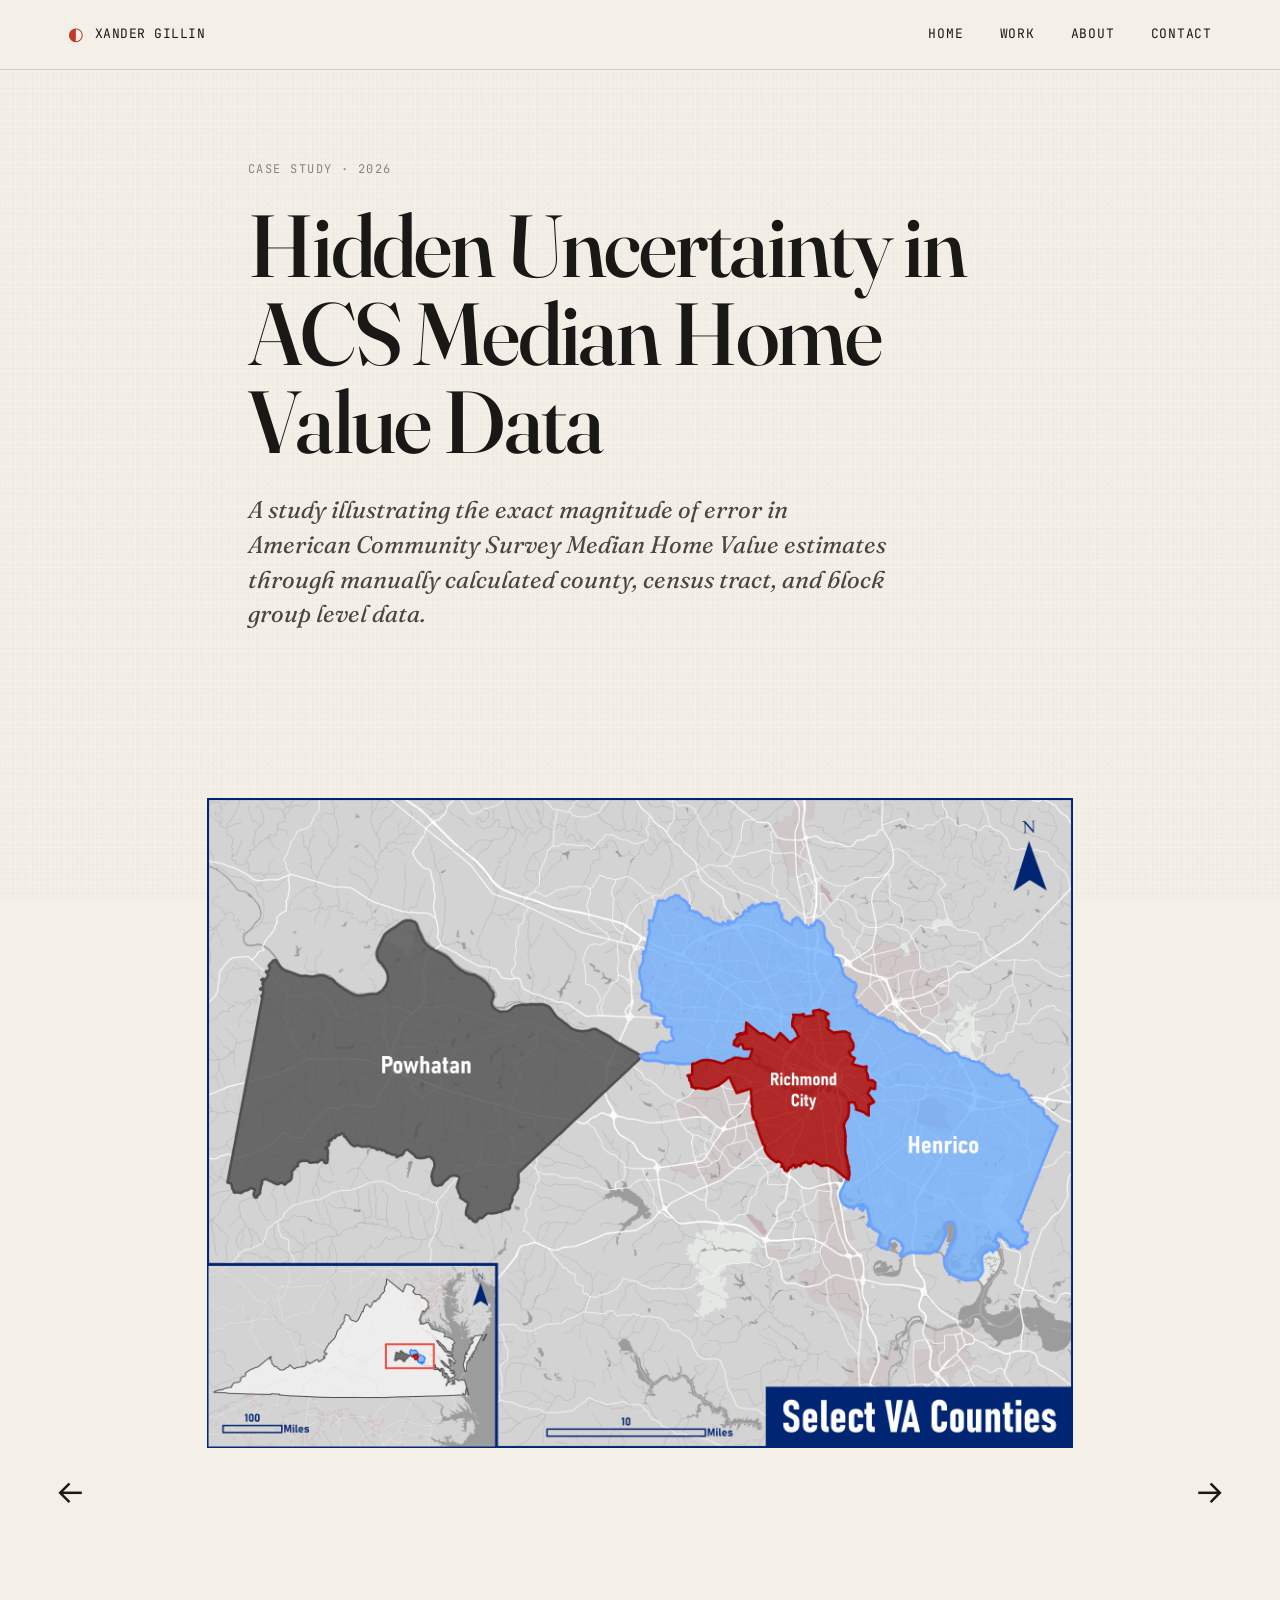
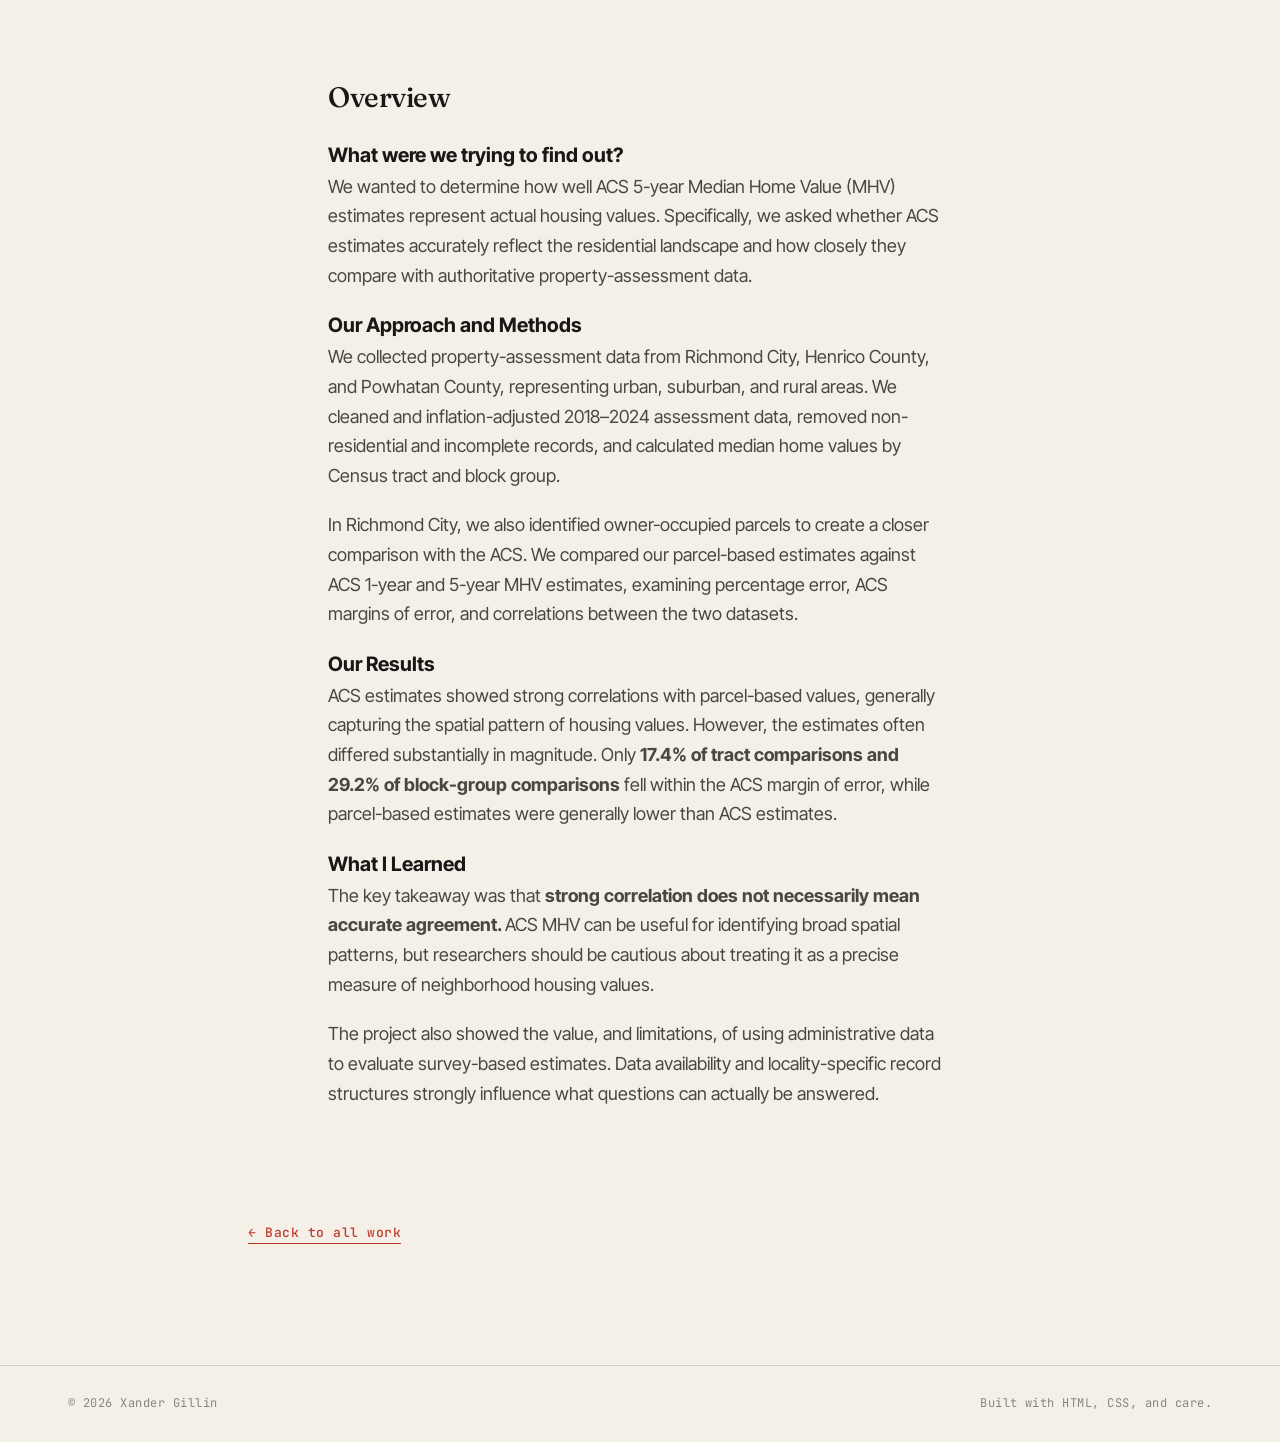
==== commit 93ce12bd: "Fix punctuation in project description paragraph" ====
--- a/project-acs-uncertainty.html
+++ b/project-acs-uncertainty.html
@@ -259,7 +259,7 @@
 
 
     <p>
-      The project also showed the value—and limitations—of using administrative
+      The project also showed the value, and limitations, of using administrative
       data to evaluate survey-based estimates. Data availability and
       locality-specific record structures strongly influence what questions
       can actually be answered.
--- a/styles.css
+++ b/styles.css
@@ -949,410 +949,422 @@
 }
 
 /* =========================================
-   CARTOGRAPHIC MAP CATALOGUE
+   CARTOGRAPHIC + ANALYTICAL MAP CATALOGUES
    ========================================= */
 
-.map-series {
+.map-slider {
+    width: 100%;
+    max-width: 1200px;
+
+    margin: 5rem auto 0;
+
+    box-sizing: border-box;
+}
+
+
+/* =========================================
+   MAP + CAPTION ROW
+   ========================================= */
+
+.map-slide {
+    width: 100%;
+
+    display: none;
+
+    grid-template-columns: minmax(0, 700px) 320px;
+
+    align-items: center;
+
+    justify-content: center;
+
+    column-gap: 5rem;
+
+    margin: 0 auto;
+}
+
+
+.map-slide.active {
+    display: grid;
+}
+
+
+/* =========================================
+   MAP
+   ========================================= */
+
+.map-slide img {
+    display: block;
+
+    width: auto;
+
+    max-width: 700px;
+
+    height: 600px;
+
+    object-fit: contain;
+
+    margin: 0 auto;
+}
+
+
+/* =========================================
+   CAPTION / DESCRIPTION
+   ========================================= */
+
+.map-info {
+    width: 320px;
+
+    margin: 0;
+
+    text-align: left;
+}
+
+
+/* =========================================
+   ARROW ROW
+   ========================================= */
+
+.map-navigation {
+    width: 100%;
+
+    max-width: 1020px;
+
+    margin: 1.5rem auto 0;
+
+    display: flex;
+
+    justify-content: space-between;
+
+    align-items: center;
+
+    box-sizing: border-box;
+}
+
+
+/* =========================================
+   ARROWS
+   ========================================= */
+
+.map-arrow {
+    position: static;
+
+    width: 42px;
+    height: 42px;
+
+    padding: 0;
+
+    border: none;
+
+    background: transparent;
+
+    font-family: "Inter Tight", sans-serif;
+
+    font-size: 1.5rem;
+
+    cursor: pointer;
+
+    display: flex;
+
+    align-items: center;
+
+    justify-content: center;
+
+    transition:
+        transform 0.2s ease,
+        opacity 0.2s ease;
+}
+
+
+.map-arrow:hover {
+    transform: scale(1.2);
+
+    opacity: 0.55;
+}
+
+
+/* =========================================
+   DOTS
+   ========================================= */
+
+.map-dots {
+    width: 100%;
+
+    display: flex;
+
+    justify-content: center;
+
+    align-items: center;
+
+    gap: 7px;
+
+    margin: 0.5rem auto 0;
+}
+
+
+.map-dot {
+    width: 6px;
+    height: 6px;
+
+    padding: 0;
+
+    border: none;
+
+    border-radius: 50%;
+
+    background: #b8b5ae;
+
+    cursor: pointer;
+
+    transition:
+        transform 0.2s ease,
+        background 0.2s ease;
+}
+
+
+.map-dot.active {
+    background: #222;
+
+    transform: scale(1.15);
+}
+
+
+/* =========================================
+   MOBILE
+   ========================================= */
+
+@media (max-width: 800px) {
+
+    .map-slider {
+        width: 100%;
+
+        max-width: 100%;
+
+        padding: 0 25px;
+
+        margin: 3rem auto 0;
+
+        box-sizing: border-box;
+    }
+
+
+    /* MAP + CAPTION */
+
+    .map-slide {
+        width: 100%;
+
+        grid-template-columns: 1fr;
+
+        row-gap: 1.5rem;
+
+        justify-items: center;
+    }
+
+
+    .map-slide img {
+        width: auto;
+
+        max-width: 100%;
+
+        height: 450px;
+
+        margin: 0 auto;
+
+        object-fit: contain;
+    }
+
+
+    /* CAPTION */
+
+    .map-info {
+        width: 100%;
+
+        max-width: 320px;
+
+        margin: 0 auto;
+
+        text-align: center;
+    }
+
+
+    /* ARROWS */
+
+    .map-navigation {
+        width: 100%;
+
+        max-width: 320px;
+
+        margin: 1.25rem auto 0;
+
+        padding: 0;
+
+        display: flex;
+
+        justify-content: space-between;
+
+        align-items: center;
+    }
+
+
+    .map-arrow {
+        position: static;
+
+        width: 40px;
+        height: 40px;
+
+        font-size: 1.4rem;
+    }
+
+
+    /* DOTS */
+
+    .map-dots {
+        margin-top: 0.5rem;
+    }
+
+}
+
+
+/* =========================================
+   SMALL PHONES
+   ========================================= */
+
+@media (max-width: 480px) {
+
+    .map-slider {
+        padding: 0 18px;
+    }
+
+
+    .map-slide img {
+        height: 380px;
+    }
+
+
+    .map-info {
+        max-width: 280px;
+    }
+
+
+    .map-navigation {
+        max-width: 280px;
+    }
+
+
+    .map-arrow {
+        width: 36px;
+        height: 36px;
+
+        font-size: 1.25rem;
+    }
+
+}
+
+
+/* =========================================
+   ACS RESEARCH PROJECT IMAGE SLIDER
+   ========================================= */
+
+.research-image-slider {
   width: 100%;
-  margin: 5rem 0 6rem;
-}
-
-
-/* =========================================
-   MAP SLIDER
-   ========================================= */
-
-.map-slider {
+  max-width: 1400px;
+  margin: 5rem auto 6rem;
+  padding: 0 2rem;
+  box-sizing: border-box;
+}
+
+.research-slider {
   position: relative;
   width: 100%;
-  overflow: hidden;
-}
-
-
-/* Individual slides */
-
-.map-slide {
-  display: none;
-
-  grid-template-columns:
-    minmax(0, 2.4fr)
-    minmax(280px, 1fr);
-
-  gap: 4rem;
-
-  align-items: center;
-
-  min-height: 600px;
-
-  padding: 0 5rem;
-}
-
-
-/* Only the current map is visible */
-
-.map-slide.active {
-  display: grid;
-}
-
-
-/* =========================================
-   MAP IMAGE
-   ========================================= */
-
-.map-image {
-  width: 100%;
+
   display: flex;
   justify-content: center;
   align-items: center;
-}
-
-
-.map-image img {
+
+  margin: 0 auto;
+  overflow: hidden;
+}
+
+.research-slide {
+  display: none;
+
+  width: 100%;
+
+  justify-content: center;
+  align-items: center;
+
+  margin: 0 auto;
+}
+
+.research-slide.active {
+  display: flex;
+}
+
+.research-slide img {
   display: block;
 
+  width: auto;
+  max-width: 100%;
+  height: 650px;
+
+  object-fit: contain;
+  margin: 0 auto;
+}
+
+.research-navigation {
   width: 100%;
-  height: auto;
-
-  max-height: 700px;
-
-  object-fit: contain;
-}
-
-
-/* =========================================
-   DESCRIPTION
-   ========================================= */
-
-.map-description {
-  padding-right: 3rem;
-}
-
-
-.map-number {
-  font-family: "JetBrains Mono", monospace;
-
-  font-size: 0.75rem;
-
-  letter-spacing: 0.08em;
-
-  margin-bottom: 1.25rem;
-
-  opacity: 0.55;
-}
-
-
-.map-description h2 {
-  margin-top: 0;
-
-  margin-bottom: 1.5rem;
-}
-
-
-.map-description p {
-  line-height: 1.7;
-}
-
-
-.map-details {
-  margin-top: 2rem;
-
-  font-family: "JetBrains Mono", monospace;
-
-  font-size: 0.7rem;
-
-  letter-spacing: 0.05em;
-
-  opacity: 0.55;
-}
-
-
-/* =========================================
-   ARROW BUTTONS
-   ========================================= */
-
-.map-arrow {
-  position: absolute;
-
-  top: 50%;
-
-  transform: translateY(-50%);
-
+  max-width: 1200px;
+
+  margin: 1rem auto 0;
+  padding: 0;
+
+  display: flex;
+  justify-content: space-between;
+  align-items: center;
+}
+
+.research-arrow {
   border: none;
-
   background: transparent;
 
-  font-family: "Inter Tight", sans-serif;
-
+  color: var(--ink);
+
+  font-family: 'Inter Tight', system-ui, sans-serif;
   font-size: 2rem;
 
   cursor: pointer;
-
-  padding: 1rem;
-
-  z-index: 10;
+  padding: 0.5rem 1rem;
+  margin: 0;
 
   transition:
     transform 0.2s ease,
     opacity 0.2s ease;
 }
 
-
-.map-arrow:hover {
-  transform:
-    translateY(-50%)
-    scale(1.2);
-
-  opacity: 0.65;
-}
-
-
-.map-prev {
-  left: 0;
-}
-
-
-.map-next {
-  right: 0;
-}
-
-
-/* =========================================
-   DOT NAVIGATION
-   ========================================= */
-
-.map-dots {
-  display: flex;
-
-  justify-content: center;
-
-  align-items: center;
-
-  gap: 0.7rem;
-
-  margin-top: 2.5rem;
-}
-
-
-.map-dot {
-  width: 8px;
-  height: 8px;
-
-  padding: 0;
-
-  border: none;
-
-  border-radius: 50%;
-
-  background: currentColor;
-
-  opacity: 0.25;
-
-  cursor: pointer;
-
-  transition:
-    opacity 0.2s ease,
-    transform 0.2s ease;
-}
-
-
-.map-dot:hover {
-  opacity: 0.55;
-}
-
-
-.map-dot.active {
-  opacity: 1;
-
-  transform: scale(1.3);
-}
-
-
-/* =========================================
-   MOBILE
-   ========================================= */
+.research-arrow:hover {
+  transform: scale(1.2);
+  opacity: 0.6;
+}
 
 @media (max-width: 800px) {
 
-  .map-slide {
-
-    grid-template-columns: 1fr;
-
-    gap: 2rem;
-
-    min-height: auto;
-
-    padding: 0 3rem;
-
+  .research-image-slider {
+    width: 100%;
+    padding: 0 1rem;
+    margin: 3rem auto 4rem;
   }
 
-
-  .map-description {
-
-    padding-right: 0;
-
+  .research-slide img {
+    width: auto;
+    max-width: 100%;
+    height: 450px;
   }
 
-
-  .map-image img {
-
-    max-height: 500px;
-
+  .research-navigation {
+    width: 100%;
+    margin-top: 0.5rem;
   }
-
-
-  .map-arrow {
-
-    font-size: 1.5rem;
-
-  }
-
-
-  .map-prev {
-    left: -0.5rem;
-  }
-
-
-  .map-next {
-    right: -0.5rem;
-  }
-
-}
-
-/* =========================================
-    RESEARCH PROJECT IMAGE SLIDER
-    ========================================= */
-
-.research-image-slider {
-  width: 100%;
-  margin: 5rem 0 6rem;
-}
-
-
-.research-slider {
-  position: relative;
-
-  width: 100%;
-
-  display: flex;
-  justify-content: center;
-  align-items: center;
-
-  overflow: hidden;
-}
-
-
-/* Individual images */
-
-.research-slide {
-  display: none;
-
-  width: 100%;
-
-  justify-content: center;
-  align-items: center;
-}
-
-
-.research-slide.active {
-  display: flex;
-}
-
-
-/* Map image */
-
-.research-slide img {
-  display: block;
-
-  width: 100%;
-
-  max-width: 1200px;
-
-  height: auto;
-
-  max-height: 750px;
-
-  object-fit: contain;
-}
-
-
-/* =========================================
-   ARROWS
-   ========================================= */
-
-.research-arrow {
-  position: absolute;
-
-  top: 50%;
-
-  transform: translateY(-50%);
-
-  border: none;
-
-  background: transparent;
-
-  font-family: "Inter Tight", sans-serif;
-
-  font-size: 2rem;
-
-  cursor: pointer;
-
-  padding: 1rem;
-
-  z-index: 10;
-
-  transition:
-    transform 0.2s ease,
-    opacity 0.2s ease;
-}
-
-
-.research-arrow:hover {
-  transform:
-    translateY(-50%)
-    scale(1.2);
-
-  opacity: 0.6;
-}
-
-
-.research-prev {
-  left: 1rem;
-}
-
-
-.research-next {
-  right: 1rem;
-}
-
-
-/* =========================================
-   MOBILE
-   ========================================= */
-
-@media (max-width: 800px) {
-
-  .research-image-slider {
-    margin: 3rem 0 4rem;
-  }
-
-
-  .research-slide img {
-    max-height: 500px;
-  }
-
 
   .research-arrow {
     font-size: 1.5rem;
   }
-
-
-  .research-prev {
-    left: 0;
-  }
-
-
-  .research-next {
-    right: 0;
-  }
-
-}
+}
